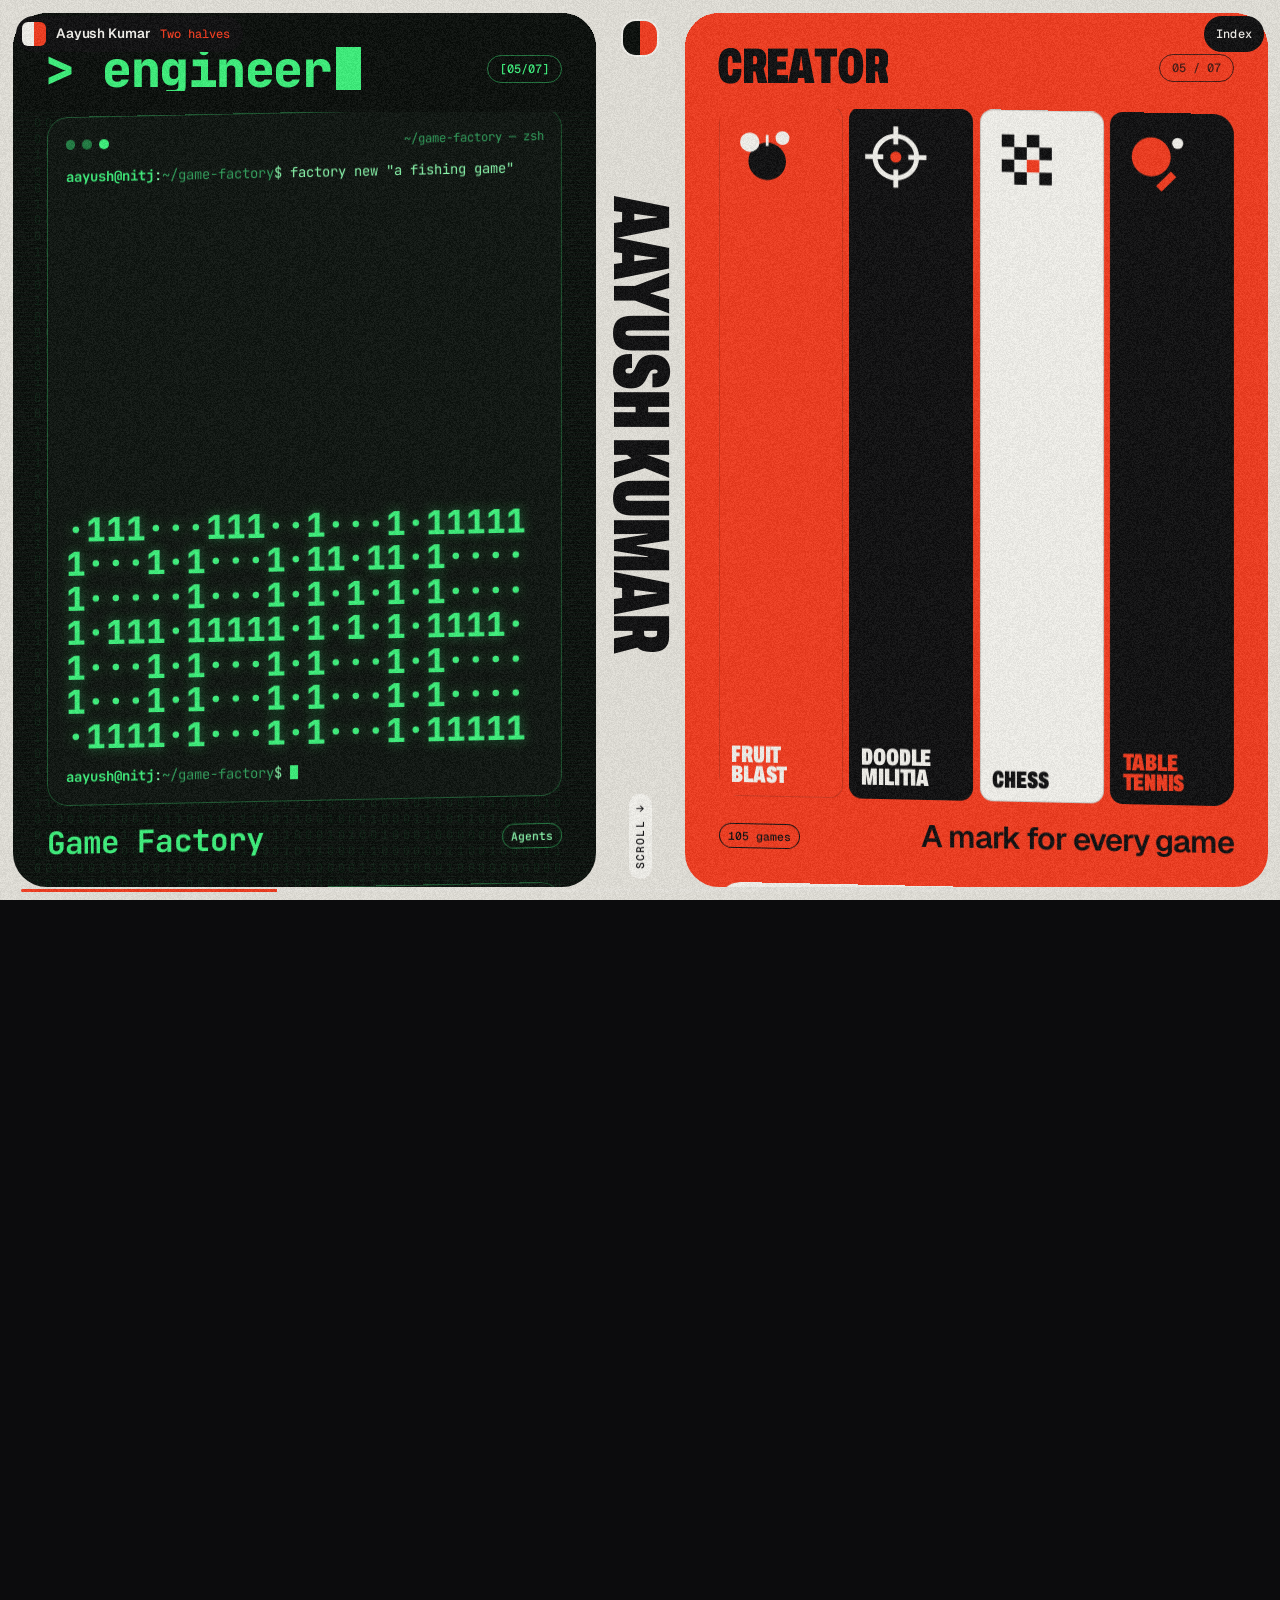
==== index.html @ 89545657 "Round 4 from the design canvas: the engineer half as a terminal Phosphor green on near-black in JetB" ====
<!doctype html>
<html lang="en">
<head>
<meta charset="utf-8">
<meta name="viewport" content="width=device-width,initial-scale=1,viewport-fit=cover">
<title>Aayush Kumar — Two Halves, Nine Rooms</title>
<meta name="description" content="Aayush Kumar: game developer, AI and backend engineer, and 3D animator. Two halves of the work scroll past each other, then fold into nine 3D rooms you walk through like a game.">
<meta name="author" content="Aayush Kumar">
<meta name="theme-color" content="#0C0C0D">
<link rel="canonical" href="https://itsaayush2004.github.io/portfolio/">
<meta property="og:type" content="website">
<meta property="og:title" content="Aayush Kumar — Two Halves, Nine Rooms">
<meta property="og:description" content="The engineer and the creator scroll past each other, then fold into nine rooms you walk through.">
<meta property="og:url" content="https://itsaayush2004.github.io/portfolio/">
<meta property="og:image" content="https://itsaayush2004.github.io/portfolio/art/og.jpg">
<meta name="twitter:card" content="summary_large_image">
<link rel="preconnect" href="https://fonts.googleapis.com">
<link rel="preconnect" href="https://fonts.gstatic.com" crossorigin>
<link rel="stylesheet" href="https://fonts.googleapis.com/css2?family=Archivo:wdth,wght@62..125,500..900&family=Geist:wght@400..700&family=Geist+Mono:wght@400..600&family=JetBrains+Mono:wght@400;700;800&display=swap">
<link rel="icon" href="data:image/svg+xml,<svg%20xmlns='http://www.w3.org/2000/svg'%20viewBox='0%200%2064%2064'><rect%20width='32'%20height='64'%20fill='%230C0C0D'/><rect%20x='32'%20width='32'%20height='64'%20fill='%23F23A1D'/></svg>">
<link rel="apple-touch-icon" href="./art/mark.png">
<link rel="stylesheet" href="./style.css">
</head>
<body class="booting">

<a class="skip" href="#codex">Skip to the content</a>

<!-- ══ BOOT ══════════════════════════════════════════════════
     A title screen while the room loads. Any key, a scroll or the
     button starts it; it never blocks the content underneath. -->
<div id="gate" role="status" aria-live="polite">
  <div class="gate-card">
    <p class="gate-k">Aayush Kumar · Portfolio 2026</p>
    <div class="gate-bar" aria-hidden="true"><i id="gateFill"></i></div>
    <p class="gate-msg" id="gateMsg">Loading 0%</p>
    <button class="gate-simple" type="button" data-simple>Simple page</button>
  </div>
  <p class="gate-num poster" aria-hidden="true"><span id="gateNum">0</span><i>%</i></p>
  <button id="gateGo" type="button" hidden disabled>Enter</button>
</div>

<!-- ══ STAGE ═════════════════════════════════════════════════
     #css3d holds the two lanes (real HTML, placed in 3D);
     #gl draws the room on top with holes cut where the lanes are. -->
<div id="stage" aria-hidden="true">
  <div id="css3d"></div>
  <canvas id="gl"></canvas>
  <div id="flat"></div>
</div>

<!-- ══ THE TWO HALVES ════════════════════════════════════════ -->
<div id="lanes">
  <section class="lane eng" id="laneL" aria-label="Left half: engineer">
    <header class="lane-h">
      <span class="lane-tag"><span>A — Left half</span><span>07 projects</span></span>
      <b>Engineer</b>
      <span class="lane-sub">Systems, engines and backends</span>
    </header>
    <div class="strip">
      <a class="lc" href="#st-arthis" data-go="arthis">
        <div class="lc-top"><span class="lc-n">01</span><span class="lc-k">Website · Live</span></div>
        <figure class="lc-art" data-art="feed" aria-hidden="true"></figure>
        <div class="lc-b"><h3>ARTHIS.space</h3><p>105 games in one swipeable feed. Open it and you are already playing.</p><ul class="lc-t"><li>PostgreSQL</li><li>MCP agents</li><li>10K DAU</li></ul></div>
      </a>
      <a class="lc" href="#st-arthis" data-go="arthis">
        <div class="lc-top"><span class="lc-n">02</span><span class="lc-k">Website · Live</span></div>
        <figure class="lc-art" data-art="wall" aria-hidden="true"></figure>
        <div class="lc-b"><h3>ARTHIS.land</h3><p>The Wall: a vertical city where every brick is a room someone built.</p><ul class="lc-t"><li>Unity</li><li>WebGL</li><li>2–4 players</li></ul></div>
      </a>
      <a class="lc" href="#st-hexabed" data-go="hexabed">
        <div class="lc-top"><span class="lc-n">03</span><span class="lc-k">Unity engine</span></div>
        <figure class="lc-art" data-art="hex" aria-hidden="true"></figure>
        <div class="lc-b"><h3>HexaBed</h3><p>Procedural hex terrain, and the editor that lets a designer build without scripts.</p><ul class="lc-t"><li>C#</li><li>160+ tiles</li><li>3,705 lines</li></ul></div>
      </a>
      <a class="lc" href="#st-ai" data-go="ai">
        <div class="lc-top"><span class="lc-n">04</span><span class="lc-k">AI · Backend</span></div>
        <figure class="lc-art" data-art="net" aria-hidden="true"></figure>
        <div class="lc-b"><h3>Systems &amp; Inference</h3><p>GPT-2 from scratch, RAG over a vector store, async FastAPI at Clymora.</p><ul class="lc-t"><li>FastAPI</li><li>RAG</li><li>ComfyUI</li></ul></div>
      </a>
      <a class="lc" href="#st-ai" data-go="ai">
        <div class="lc-top"><span class="lc-n">05</span><span class="lc-k">AI pipeline</span></div>
        <figure class="lc-art" data-art="factory" aria-hidden="true"></figure>
        <div class="lc-b"><h3>Game Factory</h3><p>Ask for “a fishing game”. It builds one, then judges it against the catalog.</p><ul class="lc-t"><li>Agents</li><li>5 palettes</li><li>Judge loop</li></ul></div>
      </a>
      <a class="lc" href="#st-board" data-go="board">
        <div class="lc-top"><span class="lc-n">06</span><span class="lc-k">Web app · Offline</span></div>
        <figure class="lc-art" data-art="cv" aria-hidden="true"></figure>
        <div class="lc-b"><h3>CV Forge</h3><p>One memory of a whole career. Paste a job, get a tailored, ATS-proof CV.</p><ul class="lc-t"><li>PDF</li><li>DOCX</li><li>25 jobs tested</li></ul></div>
      </a>
      <a class="lc" href="#st-board" data-go="board">
        <div class="lc-top"><span class="lc-n">07</span><span class="lc-k">Shipped end to end</span></div>
        <figure class="lc-art" data-art="tools" aria-hidden="true"></figure>
        <div class="lc-b"><h3>Web apps &amp; tools</h3><p>Hustiq, Avatar Maker, Daily Rest Flow, a 3D asset viewer and a travel globe.</p><ul class="lc-t"><li>React</li><li>Supabase</li><li>Electron</li></ul></div>
      </a>
    </div>
  </section>

  <section class="lane cre" id="laneR" aria-label="Right half: creator">
    <header class="lane-h">
      <span class="lane-tag"><span>B — Right half</span><span>07 projects</span></span>
      <b>Creator</b>
      <span class="lane-sub">Animation, dioramas and stories</span>
    </header>
    <div class="strip">
      <a class="lc" href="#st-blender" data-go="blender">
        <div class="lc-top"><span class="lc-n">01</span><span class="lc-k">Pipeline tooling</span></div>
        <figure class="lc-art" data-art="rig" aria-hidden="true"></figure>
        <div class="lc-b"><h3>28 Blender add-ons</h3><p>Lip-sync, camera rigs, auto-posing and one-click renders, written in Python.</p><ul class="lc-t"><li>27,208 lines</li><li>Rhubarb</li><li>CloudRig</li></ul></div>
      </a>
      <a class="lc" href="#st-akverse" data-go="akverse">
        <div class="lc-top"><span class="lc-n">02</span><span class="lc-k">AKverse series</span></div>
        <figure class="lc-art" data-art="house" aria-hidden="true"></figure>
        <div class="lc-b"><h3>Kaleshi Family</h3><p>40–50 second Hinglish mini-dramas, played by my characters in my dioramas.</p><ul class="lc-t"><li>Cold open</li><li>Twist</li><li>Cliffhanger</li></ul></div>
      </a>
      <a class="lc" href="#st-akverse" data-go="akverse">
        <div class="lc-top"><span class="lc-n">03</span><span class="lc-k">AKverse series</span></div>
        <figure class="lc-art" data-art="build" aria-hidden="true"></figure>
        <div class="lc-b"><h3>Diorama Build Shorts</h3><p>Tilu says “Aaj hum banayenge…!” and a Blender diorama builds itself.</p><ul class="lc-t"><li>Blender</li><li>Low-poly</li><li>Matte</li></ul></div>
      </a>
      <a class="lc" href="#st-ai" data-go="ai">
        <div class="lc-top"><span class="lc-n">04</span><span class="lc-k">AI pipeline</span></div>
        <figure class="lc-art" data-art="reel" aria-hidden="true"></figure>
        <div class="lc-b"><h3>Reel Factory</h3><p>Script to storyboard to render. The camera lands on each word the narrator says.</p><ul class="lc-t"><li>MCP</li><li>Blender</li><li>Storyboard</li></ul></div>
      </a>
      <a class="lc" href="#st-arthis" data-go="arthis">
        <div class="lc-top"><span class="lc-n">05</span><span class="lc-k">Game art</span></div>
        <figure class="lc-art games" data-games aria-hidden="true"></figure>
        <div class="lc-b"><h3>A mark for every game</h3><p>Every ARTHIS game ships with its own icon, three cover posters and a guide page.</p><ul class="lc-t"><li>105 games</li><li>One style kit</li></ul></div>
      </a>
      <a class="lc" href="#st-akverse" data-go="akverse">
        <div class="lc-top"><span class="lc-n">06</span><span class="lc-k">YouTube</span></div>
        <figure class="lc-art" data-art="channel" aria-hidden="true"></figure>
        <div class="lc-b"><h3>AKverse</h3><p>21.9K subscribers and one UI kit for every thumbnail, title and end screen.</p><ul class="lc-t"><li>@AKverseOfficial</li></ul></div>
      </a>
      <a class="lc" href="#st-trophies" data-go="trophies">
        <div class="lc-top"><span class="lc-n">07</span><span class="lc-k">Evidence</span></div>
        <figure class="lc-art" data-art="numbers" aria-hidden="true"></figure>
        <div class="lc-b"><h3>Counted, not estimated</h3><p>154 interactive builds and 141K lines of game code.</p><ul class="lc-t"><li>43 Three.js</li><li>15 P2P</li><li>28 add-ons</li></ul></div>
      </a>
    </div>
  </section>
</div>

<!-- ══ HUD ═══════════════════════════════════════════════════ -->
<div id="hud" aria-hidden="false">
  <div class="hud-top">
    <a class="player" href="#codex" data-go="hall" aria-label="Aayush Kumar, back to the start">
      <span class="mark" aria-hidden="true"><i></i><i></i></span>
      <span class="player-t"><b>Aayush Kumar</b><span id="where">Two halves</span></span>
    </a>
    <div class="hud-right">
      <button class="pill" id="foundBtn" type="button">Index</button>
          </div>
  </div>

  <!-- Act I: the title in the gap between the two lanes -->
  <div class="seam-card" id="seamCard">
    <div class="ticker" aria-hidden="true"><div class="tk-run"><span>Engineer <i></i> Creator <i></i> Games <i></i> AI <i></i> Animation <i></i> Tools <i></i> </span><span>Engineer <i></i> Creator <i></i> Games <i></i> AI <i></i> Animation <i></i> Tools <i></i> </span></div></div>
    <p class="kick"><span>Jaipur, India</span><span>NIT Jaipur ’26</span></p>
    <h2 class="seam-name"><span>Aayush</span><span>Kumar</span></h2>
    <p class="seam-lede">Game developer, AI engineer, 3D animator.</p>
    <p class="seam-how"><span class="mouse" aria-hidden="true"><i></i></span><span>Scroll to merge the halves</span></p>
  </div>

  <div class="seam-v" id="seamV" aria-hidden="true"><span class="seam-mark"></span><b>Aayush Kumar</b><em>Scroll ↓</em></div>
  <div class="merge-cap" id="mergeCap" aria-hidden="true"><span>Two halves</span><b>Nine rooms.</b></div>

  <!-- the objective card for the station you are standing at -->
  <article class="obj" id="obj" aria-live="polite">
    <div class="obj-num"><b id="objN">00</b><span>/09</span></div>
    <div class="obj-mid"><span class="obj-k"><span id="objSide">Both halves</span> · <span id="objT">The hall</span></span><p class="obj-p" id="objP"></p><div class="obj-chips" id="objChips" hidden></div></div>
    <div class="obj-act" id="objAct"></div>
  </article>

  <div class="tip" id="tip" hidden></div>

  <nav class="rail" id="track" aria-label="Where you are">
    <div class="rail-line"><div class="tk-fill" id="tkFill"></div><div class="tk-ticks" id="ticks"></div></div>
    <div class="rail-at"><b class="rail-n"><i id="railN">00</i></b><span class="rail-of">/09</span><em id="railT">Two halves</em></div>
  </nav>

    <div class="toasts" id="toasts" aria-live="polite"></div>
</div>

<!-- the fast-travel menu -->
<div class="menu" id="menu" hidden role="dialog" aria-modal="true" aria-labelledby="menuT">
  <div class="menu-card">
    <div class="menu-h"><h2 id="menuT">Fast travel</h2><button class="x" type="button" data-close aria-label="Close">Esc</button></div>
    <ol class="menu-l" id="menuL"></ol>
    <p class="menu-keys"><button class="linkish" type="button" data-simple>Open the simple page</button> · <kbd>←</kbd><kbd>→</kbd> walk · <kbd>E</kbd> inspect · <kbd>M</kbd> map · <kbd>Esc</kbd> back</p>
  </div>
</div>

<!-- the dossier: the full write-up for one station -->
<div class="dossier" id="dossier" hidden role="dialog" aria-modal="true" aria-labelledby="dosT">
  <div class="dos-card">
    <div class="dos-h"><span class="dos-k" id="dosK"></span><button class="x" type="button" data-close aria-label="Close">Esc</button></div>
    <div class="dos-body" id="dosBody"></div>
  </div>
</div>

<!-- the arcade: one of four games, full window -->
<div class="arcade" id="arcade" hidden role="dialog" aria-modal="true" aria-labelledby="arcT">
  <div class="arc-bar"><b id="arcT">Arcade</b><span id="arcHint"></span><button class="x" type="button" data-close>Step back <kbd>Esc</kbd></button></div>
  <iframe id="arcFrame" title="Playable game" allow="autoplay; fullscreen; gamepad"></iframe>
</div>

<!-- ══ THE CODEX ═════════════════════════════════════════════
     Every word of the portfolio lives here as plain HTML. The room
     reads it for its cards and dossiers, the simple view shows it
     as a page, and screen readers get it as one document. -->
<main id="codex" class="codex" tabindex="-1">
  <header class="cx-head">
    <div>
      <p class="kick">Jaipur, India · NIT Jaipur, B.Tech ECE ’26</p>
      <h1>Aayush Kumar</h1>
      <p class="cx-lede">Game developer, AI &amp; backend engineer, and 3D animator. Most of what I make is a system that makes other things easier to make: a hex terrain generator so level design stops being manual, a lip-sync add-on so animation stops being frame-by-frame, an agent layer so a game can start from a sentence.</p>
      <p class="cx-links"><a href="mailto:aayushkumarofficial21@gmail.com">aayushkumarofficial21@gmail.com</a> · <a href="https://github.com/itsAayush2004" target="_blank" rel="noopener">GitHub</a> · <a href="https://www.youtube.com/@AKverseOfficial" target="_blank" rel="noopener">YouTube</a> · <button class="linkish" type="button" data-room>Back to the 3D room</button></p>
    </div>
  </header>

  <article class="st" id="st-arthis" data-id="arthis" data-side="eng" data-title="ARTHIS"
    data-blurb="105 mini-games in one feed, and a city of rooms."
    data-chips="105 games|1 → 10K DAU|40+ live rooms">
    <p class="st-k">Engineer · two live platforms</p>
    <h2>ARTHIS.space and ARTHIS.land</h2>
    <h3>ARTHIS.space: 105 games in one swipeable feed</h3>
    <p>A mini-games platform with a TikTok-style vertical feed. Open it and you are already playing; swipe up for the next game. 61 single-player games and 44 for friends on one device.</p>
    <ul>
      <li>Each card in the feed is a complete game, loaded on demand</li>
      <li>AI agents generate gameplay logic and 3D web content from prompts through MCP tools</li>
      <li>PostgreSQL backend scaled from 1 to 10,000 daily active users</li>
      <li>Every game has its own icon, three cover posters and a written guide page</li>
      <li>One UI that reshapes itself for phone, tablet and desktop, with a lite mode for low-end phones, Data Saver and 2G</li>
    </ul>
    <h3>ARTHIS.land: The Wall</h3>
    <p>A handcrafted vertical city in the browser. Unity, shipped to WebGL, where every brick on the wall is a room someone built, and 2–4 people explore a space together in real time.</p>
    <ul>
      <li>Host a room and invite friends with a 4-digit code</li>
      <li>Each room is a folder holding a GLB build, a thumbnail and a room.json; the city lays itself out from them</li>
      <li><b>arthisland-relay</b>: the multiplayer backend. TCP and WebSocket on one port, handshake and framing written from scratch, Python standard library only, Docker-ready</li>
      <li><b>Arthis Land Maker docs</b>: an 11-chapter design spec for a Unity editor tool that generates islands, lays out rooms and places furniture</li>
    </ul>
    <p class="st-go"><a class="btn btn-solid" href="https://arthis.space" target="_blank" rel="noopener">Open arthis.space ↗</a><a class="btn" href="https://arthis.land" target="_blank" rel="noopener">Open arthis.land ↗</a><a class="btn" href="https://github.com/itsAayush2004/arthisland-relay" target="_blank" rel="noopener">Relay source</a><a class="btn" href="https://itsaayush2004.github.io/arthis-land-maker-docs/" target="_blank" rel="noopener">Maker docs ↗</a></p>
  </article>

  <article class="st" id="st-blender" data-id="blender" data-side="cre" data-title="Blender Add-on Suite"
    data-blurb="28 Python tools behind every AKverse reel."
    data-chips="28 add-ons|27,208 lines|6 camera rig versions">
    <p class="st-k">Creator · pipeline tooling</p>
    <h2>28 Blender add-ons, written to ship a channel</h2>
    <p>Python add-ons that automate the animation and rendering behind AKverse, so a reel is a few decisions instead of a week of keyframes.</p>
    <ul>
      <li><b>lipsync_pro</b>: phoneme-driven lip-sync, Rhubarb CLI to bone animation, five versions up to CloudRig</li>
      <li><b>camera_animator_pro</b>: an 81 KB cinematic camera rig tool, six major versions</li>
      <li><b>quick_bone_animator</b> and <b>arthis_auto_pose</b>: drag-based IK rigging and auto-posing</li>
      <li><b>asset_spawner_pro</b>, <b>one_click_render_setup</b>, <b>smart_pose_interpolate</b></li>
    </ul>
    <p>Plus a library of low-poly Indian dioramas: houses, clinics, dhabas and trucks, all matte and chunky.</p>
    <dl class="st-spec"><div><dt>Add-ons</dt><dd>28</dd></div><div><dt>Lines of Python</dt><dd>27,208</dd></div><div><dt>Formats</dt><dd>GLB · FBX</dd></div></dl>
  </article>

  <article class="st" id="st-akverse" data-id="akverse" data-side="cre" data-title="AKverse"
    data-blurb="Two reel series, shot in my own dioramas."
    data-chips="21.9K subscribers|2 series|1 UI kit">
    <p class="st-k">Creator · YouTube @AKverseOfficial</p>
    <h2>AKverse: two reel series and the system behind every upload</h2>
    <h3>Kaleshi Family</h3>
    <p>A 40–50 second Hinglish mini-drama with Panchayat-meets-TMKOC energy, played by my characters in my dioramas. Every episode has a cold open, a title card, a deadpan beat, a twist and a cliffhanger.</p>
    <h3>Diorama Build Shorts</h3>
    <p>Tilu says “Aaj hum banayenge…!”, then a Blender diorama builds itself piece by piece while the characters hop in.</p>
    <h3>The YouTube UI system</h3>
    <p>One kit for the whole channel: thumbnail grid, title type, series colours, end screens and a full SEO pack per video. It also covers Dr Lodha reels, Friends On Stand-Up sets and school episodes.</p>
    <p class="st-go"><a class="btn btn-solid" href="https://www.youtube.com/@AKverseOfficial" target="_blank" rel="noopener">Watch on YouTube ↗</a></p>
  </article>

  <article class="st" id="st-hexabed" data-id="hexabed" data-side="eng" data-title="HexaBed"
    data-blurb="Procedural hex worlds, built without a script."
    data-chips="160+ tiles|14 scripts|3,705 lines of C#">
    <p class="st-k">Engineer · Unity engine</p>
    <h2>HexaBed</h2>
    <p>A procedural terrain system on a hexagonal grid, and the custom editor tooling that lets a designer build a world without opening a script. The island on the table in the room is generated the same way, live.</p>
    <ul>
      <li>Generates 160+ hex tiles into a single playable world with varied heights</li>
      <li>A road generator picks straight, turn, ramp or pit pieces from neighbouring tile heights</li>
      <li><b>HexTileEditor</b>: a custom Unity inspector for visual world building, with pivot compensation, 60° rotation snapping and bounds-based prefab alignment</li>
      <li>GLB export pipeline, 25+ generated world meshes</li>
    </ul>
    <h3>Also on the engine bench</h3>
    <ul>
      <li><b>HexGrid Architect</b>: a 3D hex builder in the browser. Select ground tiles, press Build, then stack houses, towers and roofs. React Three Fiber with custom GLB pieces</li>
      <li><b>ARTHIS mini-games app</b>: the feed as an Android app, built with Expo and React Native. Reanimated motion, Skia graphics and a strict 60fps rule</li>
    </ul>
    <dl class="st-spec"><div><dt>Scripts</dt><dd>14</dd></div><div><dt>Lines of C#</dt><dd>3,705</dd></div><div><dt>Engine</dt><dd>Unity</dd></div></dl>
  </article>

  <article class="st" id="st-ai" data-id="ai" data-side="eng" data-title="Systems &amp; Inference"
    data-blurb="GPT-2 from scratch, RAG and fast inference."
    data-chips="6 months at Clymora|23 ComfyUI workflows|GPT-2 from scratch">
    <p class="st-k">Engineer · AI and backend</p>
    <h2>Systems &amp; Inference</h2>
    <p>Six months at <b>Clymora</b> as an on-campus AI backend engineering intern, building the services behind AI-driven product features, alongside first-principles model work.</p>
    <ul>
      <li>Built a GPT-2 language model from scratch: transformer blocks, tokenisation, training loop</li>
      <li>RAG pipelines with vector-database retrieval for context-aware responses</li>
      <li>Async FastAPI inference endpoints tuned for low-latency, real-time workloads</li>
      <li>23 ComfyUI workflows: Flux, SDXL, Hunyuan3D, WAN VACE, LTX-2, VibeVoice</li>
    </ul>
    <h3>Pipelines that turn a sentence into a shipped thing</h3>
    <ul>
      <li><b>Game Factory</b>: ask for “a fishing game” and it asks 2D or 3D, complexity and look, offers five palettes, builds the game, then runs an AI judge loop until the result beats the existing catalog</li>
      <li><b>Reel Factory</b>: script to storyboard to Blender render in one go, driven over MCP. Whatever the narrator names is on screen on that exact word</li>
    </ul>
    <dl class="st-spec"><div><dt>Stack</dt><dd>FastAPI · RAG · MCP</dd></div><div><dt>Also</dt><dd>ComfyUI · n8n</dd></div></dl>
  </article>

  <article class="st" id="st-board" data-id="board" data-side="cre" data-title="The Board"
    data-blurb="Small products, each shipped end to end."
    data-chips="CV Forge|Hustiq|Travel Atlas">
    <p class="st-k">Both halves · tools and side projects</p>
    <h2>The Board: small products, shipped end to end</h2>
    <h3>CV Forge</h3>
    <p>Keep one memory of your whole career, paste any job post, and get a tailored, ATS-proof CV with a score, the gaps and the fixes. It works offline with no account, and it never invents a skill, title, date or number: missing keywords are shown as gaps instead.</p>
    <ul>
      <li>Reads a job post into requirements, responsibilities and nice-to-haves, and weights about 400 known skills by where they appear</li>
      <li>Tested on 25 real job posts from October 2026 against hand-made CVs, with every bug the benchmark found kept as a regression test</li>
      <li>Exports text-based PDF and Word (.docx) in clean reading order</li>
    </ul>
    <h3>More on the board</h3>
    <ul>
      <li><b>Hustiq</b>: a video editor you drive by chatting. Timeline, captions, clip effects and an audio waveform, with FFmpeg running in the browser for export</li>
      <li><b>Avatar Maker</b>: design an avatar from presets or mix your own parts, saved to your account</li>
      <li><b>3D asset viewer</b>: a Three.js viewer for ARTHIS furniture and props, with info panels and a download page</li>
      <li><b>Daily Rest Flow</b>: a Pomodoro timer with focus, streak and task stats, packaged for Windows with Electron</li>
      <li><b>Travel Atlas</b>: a Three.js globe with a parchment texture charting 30+ places I've been and the ones I still dream of</li>
      <li><b>Earlier portfolios</b>: the <a href="classic.html">walk-through gallery</a> and <a href="https://itsaayush2004.github.io/Board-repo/" target="_blank" rel="noopener">the corkboard</a>, now merged into this room</li>
    </ul>
    <p class="st-go"><a class="btn btn-solid" href="https://github.com/itsAayush2004/Cv-maker" target="_blank" rel="noopener">CV Forge source</a><a class="btn" href="https://itsaayush2004.github.io/TravelDiary/" target="_blank" rel="noopener">Travel Atlas ↗</a><a class="btn" href="https://github.com/itsAayush2004" target="_blank" rel="noopener">Every repo ↗</a></p>
  </article>

  <article class="st" id="st-trophies" data-id="trophies" data-side="both" data-title="Trophy Shelf"
    data-blurb="154 builds, counted rather than estimated."
    data-chips="154 builds|141K lines|AIR 8956">
    <p class="st-k">Both halves · evidence</p>
    <h2>By the numbers</h2>
    <dl class="st-tally">
      <div><dt>Interactive builds</dt><dd>154</dd></div>
      <div><dt>Lines of game code</dt><dd>141K</dd></div>
      <div><dt>Three.js 3D builds</dt><dd>43</dd></div>
      <div><dt>P2P multiplayer games</dt><dd>15</dd></div>
      <div><dt>Blender add-ons</dt><dd>28</dd></div>
      <div><dt>YouTube subscribers</dt><dd>21.9K</dd></div>
    </dl>
    <h3>Education</h3>
    <dl class="st-spec"><div><dt>Degree</dt><dd>B.Tech ECE, NIT Jaipur, 2026</dd></div><div><dt>JEE Advanced</dt><dd>AIR 8956</dd></div><div><dt>JEE Main</dt><dd>98.9 %ile</dd></div></dl>
    <h3>Tools I reach for</h3>
    <p class="st-skills"><span>Unity</span><span>C#</span><span>Unreal Engine</span><span>Blender</span><span>Python</span><span>JavaScript</span><span>Three.js</span><span>React</span><span>React Native</span><span>Supabase</span><span>PostgreSQL</span><span>FastAPI</span><span>MCP</span><span>C++</span><span>Java</span><span>Git</span><span>Rigging</span><span>3D Animation</span><span>Procedural Generation</span><span>Video Editing</span></p>
  </article>

  <article class="st" id="st-arcade" data-id="arcade" data-side="both" data-title="The Arcade"
    data-blurb="Four of my games, playable right here."
    data-chips="Flappy Fird|Trigger Runner|3072|Sudoku">
    <p class="st-k">Both halves · play</p>
    <h2>The Arcade</h2>
    <p>Four games from my builds, running in the page. Each one is a single HTML file with no install.</p>
    <p class="st-go games">
      <button class="btn btn-solid" type="button" data-play="flappy">▶ Flappy Fird</button>
      <button class="btn" type="button" data-play="runner">▶ Trigger Runner</button>
      <button class="btn" type="button" data-play="g3072">▶ 3072</button>
      <button class="btn" type="button" data-play="sudoku">▶ Sudoku</button>
    </p>
    <p>All 105 ARTHIS games live at <a href="https://arthis.space" target="_blank" rel="noopener">arthis.space</a>.</p>
  </article>

  <article class="st" id="st-contact" data-id="contact" data-side="both" data-title="Let’s build something"
    data-blurb="Open to game, graphics and AI roles from 2026."
    data-chips="Roles from 2026|Collabs|Jaipur, India">
    <p class="st-k">The exit · say hi</p>
    <h2>Let’s build something.</h2>
    <p>Game development, graphics and AI engineering roles from 2026, or a collab on the channel.</p>
    <dl class="st-spec mail">
      <div><dt>Roles</dt><dd><span class="mono">aayushkumarofficial21@gmail.com</span> <button class="btn btn-sm" type="button" data-copy="aayushkumarofficial21@gmail.com">Copy</button></dd></div>
      <div><dt>Channel &amp; business</dt><dd><span class="mono">akversebusiness@gmail.com</span> <button class="btn btn-sm" type="button" data-copy="akversebusiness@gmail.com">Copy</button></dd></div>
    </dl>
    <p class="st-go"><a class="btn btn-solid" href="mailto:aayushkumarofficial21@gmail.com">Email me</a><a class="btn" href="https://github.com/itsAayush2004" target="_blank" rel="noopener">GitHub ↗</a><a class="btn" href="https://www.youtube.com/@AKverseOfficial" target="_blank" rel="noopener">YouTube ↗</a><a class="btn" href="https://arthis.space" target="_blank" rel="noopener">arthis.space ↗</a><a class="btn" href="https://arthis.land" target="_blank" rel="noopener">arthis.land ↗</a></p>
  </article>

  <footer class="cx-foot">© 2026 Aayush Kumar · Built in the browser with Three.js, no build step · <a href="https://github.com/itsAayush2004/portfolio" target="_blank" rel="noopener">Source</a> · <a href="classic.html">Classic walk-through</a></footer>
</main>

<div class="wipe" id="wipe" aria-hidden="true"><i></i></div>
<div id="cursor" aria-hidden="true"></div>
<div id="grain" aria-hidden="true"></div>
<div id="scroller" aria-hidden="true"></div>

<script src="vendor/three.min.js" defer></script>
<script src="vendor/CSS3DRenderer.js" defer></script>
<script src="app.js" defer></script>
</body>
</html>
---- style.css ----
/* ════════════════════════════════════════════════════════════════
   TWO HALVES, ONE ROOM
   Layout: a black lane (engineer) and a vermilion lane (creator)
   scroll past each other across a seam, then swing open into the side
   walls of one gallery room hung with the same posters.
   Look: Swiss poster. Flat colour fields, heavy grotesk cropped at
   the edges, halftone numerals, square corners, no shadows.
   ════════════════════════════════════════════════════════════════ */
:root{
  /* colour: five fields and their inks */
  --black:#0C0C0D; --black-2:#19191B;
  --paper:#F3F1EC; --paper-2:#E4E1DA;
  --red:#F23A1D;                          /* vermilion: the creator half; black is the engineer half */
  --grey:#8C8A85; --grey-d:#5C5B58;
  --line-d:rgba(243,241,236,.16); --line-l:rgba(12,12,13,.16);
  /* type */
  --f-poster:"Archivo", "Helvetica Neue", Arial, sans-serif;     /* set with wdth + wght */
  --f-sans:"Geist", "Helvetica Neue", Arial, system-ui, sans-serif;
  --f-mono:"Geist Mono", ui-monospace, "SFMono-Regular", Menlo, monospace;
  /* scale: 11 · 13 · 15 · 20 · 28 · 48 · 96 */
  --seam:0px;
  color-scheme:dark;
}
*,*::before,*::after{box-sizing:border-box}
[hidden]{display:none!important}
html{-webkit-text-size-adjust:100%}
body{margin:0;background:var(--black);color:var(--paper);font:400 16px/1.55 var(--f-sans);-webkit-font-smoothing:antialiased;text-rendering:optimizeLegibility}
img{max-width:100%;display:block}
a{color:inherit}
button{font:inherit;color:inherit}
:focus-visible{outline:2px solid var(--red);outline-offset:2px}
.skip{position:fixed;left:16px;top:-60px;z-index:100;background:var(--paper);color:var(--black);padding:8px 12px}
.skip:focus{top:16px}
kbd{font:500 11px/1 var(--f-mono);border:1px solid currentColor;padding:2px 4px}
.mono{font-family:var(--f-mono);font-size:.92em}
.kick{font:500 12px/1.3 var(--f-mono);letter-spacing:.06em;text-transform:uppercase;margin:0}
.poster{font-family:var(--f-poster);font-stretch:62%;font-weight:900;text-transform:uppercase;line-height:.82;letter-spacing:-.02em}

/* the mark: two blocks, one per half */
.mark{display:inline-flex;width:24px;height:24px;flex:none}
.mark i{flex:1;background:var(--paper)}
.mark i + i{background:var(--red)}

/* ── buttons ──────────────────────────────────────────────── */
.btn{display:inline-flex;align-items:center;gap:8px;height:40px;padding:0 16px;border:1.5px solid currentColor;border-radius:0;background:transparent;
  font:600 13px/1 var(--f-sans);letter-spacing:.01em;text-decoration:none;cursor:pointer;white-space:nowrap;transition:background .12s,color .12s}
.btn:hover{background:var(--paper);color:var(--black);border-color:var(--paper)}
.btn-solid{background:var(--paper);color:var(--black);border-color:var(--paper)}
.btn-solid:hover{background:var(--red);border-color:var(--red);color:var(--paper)}
.btn-sm{height:34px;padding:0 12px;font-size:12.5px}
.btn[disabled]{opacity:.35;cursor:default}
.pill{display:inline-flex;align-items:center;gap:8px;height:36px;padding:0 12px;border:0;background:var(--black);color:var(--paper);
  font:500 12px/1 var(--f-mono);letter-spacing:.02em;cursor:pointer;white-space:nowrap}
.pill:hover{background:var(--paper);color:var(--black)}
.pill[aria-pressed="true"]{background:var(--red);color:var(--paper)}
.pill-l{opacity:.6}
.linkish{background:none;border:0;padding:0;text-decoration:underline;text-underline-offset:3px;cursor:pointer}
.x{border:1.5px solid currentColor;background:transparent;height:30px;padding:0 10px;font:500 12px/1 var(--f-mono);cursor:pointer}
.x:hover{background:var(--black);color:var(--paper)}

/* ── loader ───────────────────────────────────────────────── */
#gate{position:fixed;inset:0;z-index:60;background:var(--red);color:var(--black);overflow:hidden;transition:transform .9s cubic-bezier(.7,0,.2,1),visibility .9s}
body:not(.booting) #gate{transform:translateY(-101%);visibility:hidden;pointer-events:none}
.gate-word{position:absolute;left:-.04em;right:0;bottom:-.1em;margin:0;font-size:clamp(120px,31vw,520px);color:var(--black);white-space:nowrap}
.gate-word span{display:block}
.gate-word span + span{color:var(--paper)}
.gate-card{position:absolute;top:max(24px,env(safe-area-inset-top,0px));left:max(16px,env(safe-area-inset-left,0px));right:max(16px,env(safe-area-inset-right,0px));
  display:flex;flex-wrap:wrap;gap:16px 28px;align-items:center;justify-content:space-between}
.gate-k{margin:0;font:500 13px/1.3 var(--f-mono);text-transform:uppercase;letter-spacing:.04em}
.gate-bar{flex:1;min-width:160px;height:2px;background:rgba(12,12,13,.2);position:relative}
.gate-bar i{position:absolute;inset:0 auto 0 0;width:0;background:var(--black);transition:width .3s}
.gate-msg{margin:0;font:500 13px/1.3 var(--f-mono);font-variant-numeric:tabular-nums;min-width:110px;text-align:right}
.gate-simple{background:none;border:0;padding:0;font:500 13px/1.3 var(--f-mono);text-decoration:underline;text-underline-offset:3px;cursor:pointer;color:var(--black)}

/* ── stage ────────────────────────────────────────────────── */
#stage{position:fixed;inset:0;z-index:1;display:none;overflow:hidden;background:var(--black)}
#css3d{position:absolute;inset:0;overflow:hidden}
#gl{position:absolute;inset:0;width:100%;height:100%;pointer-events:none;display:block}
body.three #stage,body.three #scroller{display:block}
#scroller{display:none;width:1px;pointer-events:none}

/* ── lanes ────────────────────────────────────────────────── */
.lane{position:relative;overflow:hidden}
.lane.eng{background:var(--black);color:var(--paper);--line:var(--line-d)}
.lane.cre{background:var(--red);color:var(--black);--line:var(--line-l)}
.lane-h{position:absolute;inset:0 0 auto;z-index:2;display:grid;gap:10px;padding:84px 28px 20px;background:inherit;border-bottom:1.5px solid currentColor}
.lane.eng .lane-h{background:var(--black)}
.lane.cre .lane-h{background:var(--red)}
.lane-tag{display:flex;justify-content:space-between;gap:8px;font:500 12px/1 var(--f-mono);letter-spacing:.04em;text-transform:uppercase}
.lane-h b{font-family:var(--f-poster);font-stretch:62%;font-weight:900;text-transform:uppercase;font-size:clamp(64px,7.4vw,124px);line-height:.8;letter-spacing:-.02em;margin-left:-.04em}
.lane.eng .lane-h b{color:var(--red)}
.lane-sub{font:500 14px/1.3 var(--f-sans)}
.strip{position:absolute;left:0;right:0;top:0;display:grid;padding:0 28px 60px;will-change:transform}
.lc{display:grid;grid-template-columns:minmax(0,1fr);gap:14px;padding:24px 0 30px;border-top:1.5px solid currentColor;text-decoration:none;color:inherit}
.lc:first-child{border-top:0}
.lc-top{display:flex;justify-content:space-between;gap:14px;font:500 12px/1 var(--f-mono);letter-spacing:.04em;text-transform:uppercase}
.lc-art{margin:0;aspect-ratio:16/10;overflow:hidden;position:relative;container-type:inline-size}
.lc-b{display:grid;gap:8px;min-width:0}
.lc h3{margin:0;font:600 clamp(22px,2vw,28px)/1.05 var(--f-sans);letter-spacing:-.03em;text-wrap:balance}
.lc-b p{margin:0;font-size:15px;line-height:1.5;max-width:46ch;opacity:.78}
.lc-t{list-style:none;margin:4px 0 0;padding:0;display:flex;flex-wrap:wrap;gap:6px}
.lc-t li{font:500 11.5px/1 var(--f-mono);padding:6px 8px;border:1px solid currentColor}
.lc:hover .lc-art{outline:3px solid currentColor;outline-offset:-3px}
.lane.wide .lc{grid-template-columns:minmax(0,46%) minmax(0,1fr);grid-template-areas:"top top" "art body";column-gap:22px}
.lane.wide .lc-top{grid-area:top}
.lane.wide .lc-art{grid-area:art;align-self:start}
.lane.wide .lc-b{grid-area:body;align-content:start}
.lane.thin .lane-h{padding:70px 14px 14px}
.lane.thin .lane-h b{font-size:54px}
.lane.thin .lane-sub{font-size:12px}
.lane.thin .strip{padding:0 14px 40px}
.lane.thin .lc{padding:16px 0 20px;gap:10px}
.lane.thin .lc-b p{display:none}
.lane.thin .lc h3{font-size:17px}
.lane.thin .lc-t li:nth-child(n+2){display:none}
body.three #lanes{position:absolute;left:-99999px;top:0}

/* ── posters: the project pictures, set in type ───────────── */
.po{position:absolute;inset:0;overflow:hidden;color:var(--fg);background:var(--bg)}
.po.red{--bg:var(--red);--fg:var(--paper);--hl:var(--black)}
.po.red-ink{--bg:var(--red);--fg:var(--black);--hl:var(--paper)}
.po.white{--bg:var(--paper);--fg:var(--black);--hl:var(--red)}
.po.white-red{--bg:var(--paper);--fg:var(--red);--hl:var(--black)}
.po.black{--bg:var(--black);--fg:var(--paper);--hl:var(--red)}
.po.black-red{--bg:var(--black);--fg:var(--red);--hl:var(--paper)}
.lane.eng .po.black,.lane.eng .po.black-red{box-shadow:inset 0 0 0 1.5px var(--line-d)}
.po-l{position:absolute;left:5cqw;top:5cqw;right:5cqw;display:flex;justify-content:space-between;font:500 max(9px,3.2cqw)/1.15 var(--f-mono);text-transform:uppercase;letter-spacing:.02em}
.po-big{position:absolute;left:-1.5cqw;bottom:-4cqw;margin:0;font-family:var(--f-poster);font-stretch:62%;font-weight:900;font-size:62cqw;line-height:.8;letter-spacing:-.03em;white-space:nowrap}
.po-big.wide{font-stretch:100%;font-size:44cqw}
.po-big.xl{font-size:78cqw;bottom:-10cqw}
.po-big.dots{color:transparent;background:radial-gradient(circle,var(--fg) 46%,transparent 50%) 0 0/1.3cqw 1.3cqw;-webkit-background-clip:text;background-clip:text}
.po-stack{position:absolute;left:4cqw;bottom:3cqw;right:2cqw;margin:0;font-family:var(--f-poster);font-stretch:62%;font-weight:900;font-size:25cqw;line-height:.8;letter-spacing:-.02em;text-transform:uppercase}
.po-stack span{display:block;white-space:nowrap}
.po-stack .hl{color:var(--hl)}
.po-stack.sm{font-size:17cqw}
.po-dot{position:absolute;right:6cqw;top:16cqw;width:16cqw;height:16cqw;border-radius:50%;background:var(--hl)}
.po-sq{position:absolute;right:6cqw;top:16cqw;width:14cqw;height:14cqw;background:var(--hl)}
.po-rot{position:absolute;right:4cqw;bottom:4cqw;transform-origin:right bottom;transform:rotate(-90deg) translateX(100%);font:500 max(9px,3.2cqw)/1 var(--f-mono);text-transform:uppercase;white-space:nowrap}
.po-grid{position:absolute;right:5cqw;top:15cqw;display:grid;grid-template-columns:repeat(4,5.5cqw);gap:1.2cqw}
.po-grid i{height:4.2cqw;border:1.5px solid var(--fg)}
.po-grid i.on{background:var(--hl);border-color:var(--hl)}
.lc-art.covers{display:grid;grid-template-columns:repeat(4,1fr);gap:0;background:var(--black)}
.lc-art.covers img{width:100%;height:100%;object-fit:cover}

/* ── HUD ──────────────────────────────────────────────────── */
#hud{display:none}
body.three #hud{display:block}
.hud-top{position:fixed;z-index:20;top:0;left:0;right:0;display:flex;justify-content:space-between;align-items:center;gap:8px;pointer-events:none;
  padding:calc(16px + env(safe-area-inset-top,0px)) max(16px,env(safe-area-inset-right,0px)) 0 max(16px,env(safe-area-inset-left,0px))}
.hud-top > *{pointer-events:auto}
.player{display:flex;align-items:center;gap:10px;text-decoration:none;height:36px;padding:0 12px 0 6px;background:var(--black);color:var(--paper);min-width:0}
.player-t{display:flex;align-items:baseline;gap:10px;min-width:0}
.player-t b{font:600 13.5px/1 var(--f-sans);letter-spacing:-.01em;white-space:nowrap}
.player-t span{font:500 12px/1 var(--f-mono);color:var(--red);white-space:nowrap;overflow:hidden;text-overflow:ellipsis}
.hud-right{display:flex;gap:4px;flex-wrap:nowrap;justify-content:flex-end}
.pips{display:flex;gap:2px}
.pips i{width:6px;height:10px;background:rgba(243,241,236,.25)}
.pips i.on{background:var(--red)}

/* Act I: the title in the seam */
.seam-card{position:fixed;z-index:15;left:50%;top:50%;transform:translate(-50%,-50%);width:min(calc(var(--seam) - 40px),420px);display:grid;gap:14px;padding:20px 20px 18px;
  background:var(--paper);color:var(--black);transition:opacity .2s}
.seam-card .kick{display:flex;justify-content:space-between}
.seam-name{margin:0 0 0 -.03em;font-family:var(--f-poster);font-stretch:62%;font-weight:900;text-transform:uppercase;font-size:clamp(76px,8.2vw,124px);line-height:.8;letter-spacing:-.02em}
.seam-name > span{display:block}
.seam-name > span + span{color:var(--red)}
.seam-lede{margin:0;font:500 15px/1.45 var(--f-sans)}
.seam-how{margin:0;display:flex;gap:12px;align-items:center;font:500 12px/1.45 var(--f-mono);border-top:1.5px solid var(--black);padding-top:14px}
.mouse{width:16px;height:26px;border:1.5px solid var(--black);border-radius:9px;flex:none;position:relative}
.mouse i{position:absolute;left:50%;top:5px;width:2px;height:6px;margin-left:-1px;background:var(--red);animation:wheel 1.6s infinite}
@keyframes wheel{0%{transform:translateY(0);opacity:1}70%{transform:translateY(8px);opacity:0}100%{opacity:0}}

.merge-cap{position:fixed;z-index:14;left:0;right:0;top:50%;transform:translateY(-50%);text-align:center;pointer-events:none;opacity:0;display:grid;justify-items:center;gap:0}
.merge-cap span,.merge-cap b{font-family:var(--f-poster);font-stretch:62%;font-weight:900;text-transform:uppercase;line-height:.82;letter-spacing:-.02em;padding:.04em .08em 0}
.merge-cap span{font-size:clamp(48px,7vw,104px);background:var(--paper);color:var(--black)}
.merge-cap b{font-size:clamp(96px,15vw,240px);background:var(--red);color:var(--paper)}

/* the station card */
.obj{position:fixed;z-index:16;bottom:calc(92px + env(safe-area-inset-bottom,0px));width:min(410px,calc(100% - 32px));background:var(--paper);color:var(--black);
  opacity:0;transform:translateY(12px);pointer-events:none;transition:opacity .3s,transform .3s}
.obj.left{left:max(24px,env(safe-area-inset-left,0px));right:auto}
.obj.right{right:max(24px,env(safe-area-inset-right,0px));left:auto}
body.room .obj.show{opacity:1;transform:none;pointer-events:auto}
.obj{--acc:var(--black)}
.obj[data-side="eng"]{--acc:var(--black)}
.obj[data-side="cre"]{--acc:var(--red)}
.obj-band{display:flex;justify-content:space-between;align-items:center;padding:10px 18px;background:var(--black);color:var(--paper);font:500 11.5px/1 var(--f-mono);letter-spacing:.04em;text-transform:uppercase}
.obj-side{display:flex;align-items:center;gap:8px}
.obj-side::before{content:"";width:10px;height:10px;background:var(--acc);box-shadow:0 0 0 1px var(--paper)}
.obj-t{margin:16px 18px 10px -.02em;padding-left:18px;font-family:var(--f-poster);font-stretch:62%;font-weight:900;text-transform:uppercase;font-size:clamp(44px,4vw,58px);line-height:.84;letter-spacing:-.015em;text-wrap:balance}
.obj-p{margin:0 18px 12px;font:500 14.5px/1.5 var(--f-sans)}
.obj-pts{list-style:none;margin:0 18px 14px;padding:0;display:grid;gap:6px;border-top:1.5px solid var(--black);padding-top:12px}
.obj-pts li{position:relative;padding-left:16px;font-size:13.5px;line-height:1.45;color:var(--grey-d)}
.obj-pts li::before{content:"";position:absolute;left:0;top:.5em;width:7px;height:7px;background:var(--acc);box-shadow:0 0 0 1px var(--black)}
.obj-chips{display:flex;flex-wrap:wrap;gap:6px;margin:0 18px 16px}
.obj-chips span{font:500 11.5px/1 var(--f-mono);padding:6px 8px;border:1px solid var(--black)}
.obj-chips span:first-child{background:var(--black);color:var(--paper)}
.obj-act{display:flex;flex-wrap:wrap;gap:6px;padding:0 18px 18px}
.obj-act .btn{color:var(--black)}
.obj-act .btn:hover{background:var(--black);color:var(--paper);border-color:var(--black)}
.obj-act .btn-solid{background:var(--black);color:var(--paper);border-color:var(--black)}
.obj-act .btn-solid:hover{background:var(--red);border-color:var(--red)}

.tip{position:fixed;z-index:30;pointer-events:none;background:var(--black);color:var(--paper);font:500 12px/1 var(--f-mono);padding:8px 10px;white-space:nowrap;transform:translate(14px,14px)}
.tip kbd{margin-right:6px}

/* the travel line */
.track{position:fixed;z-index:18;left:50%;transform:translateX(-50%);bottom:calc(24px + env(safe-area-inset-bottom,0px));width:min(660px,calc(100% - 32px));display:flex;align-items:center;height:44px;background:var(--black)}
.tk-btn{width:44px;height:44px;flex:none;border:0;background:transparent;cursor:pointer;display:grid;place-items:center}
.tk-btn:hover{background:var(--red)}
.tk-btn svg{width:16px;height:16px;fill:none;stroke:var(--paper);stroke-width:1.8;stroke-linecap:square}
.tk-bar{position:relative;flex:1;height:100%;margin:0 8px}
.tk-bar::before{content:"";position:absolute;left:0;right:0;top:50%;height:2px;margin-top:-1px;background:rgba(243,241,236,.18)}
.tk-fill{position:absolute;left:0;top:50%;height:2px;margin-top:-1px;width:0;background:var(--paper)}
.tk-ticks{position:absolute;inset:0}
.tk-ticks button{position:absolute;top:50%;width:18px;height:22px;margin:-11px 0 0 -9px;border:0;background:transparent;padding:0;cursor:pointer}
.tk-ticks button::after{content:"";position:absolute;left:5px;right:5px;top:5px;bottom:5px;background:var(--black);box-shadow:inset 0 0 0 1.5px var(--paper)}
.tk-ticks button.found::after{background:var(--paper);box-shadow:none}
.tk-ticks button.here::after{left:2px;right:2px;top:2px;bottom:2px;background:var(--red);box-shadow:none}
.tk-ticks .tk-l{position:absolute;top:50%;transform:translateY(-50%);margin-top:-12px;font:500 10px/1 var(--f-mono);letter-spacing:.06em;text-transform:uppercase;color:var(--grey);pointer-events:none;white-space:nowrap}

/* the plan */
.map{position:fixed;z-index:17;right:max(16px,env(safe-area-inset-right,0px));top:calc(64px + env(safe-area-inset-top,0px));width:84px;padding:8px;background:var(--black);cursor:pointer;transition:opacity .3s;opacity:0}
body.room .map{opacity:1}
.map svg{display:block;width:100%;height:auto;margin-top:8px}
.map-l{display:flex;justify-content:space-between;font:500 10px/1 var(--f-mono);letter-spacing:.06em;text-transform:uppercase;color:var(--paper)}

.toasts{position:fixed;z-index:40;top:calc(64px + env(safe-area-inset-top,0px));left:50%;transform:translateX(-50%);display:grid;gap:6px;justify-items:center;pointer-events:none;width:min(440px,calc(100% - 32px))}
.toast{display:flex;gap:12px;align-items:center;padding:0 14px 0 0;background:var(--black);color:var(--paper);font:500 13.5px/1.25 var(--f-sans);animation:toast 3.4s forwards}
.toast i{font:600 11px/1 var(--f-mono);font-style:normal;padding:12px 10px;background:var(--red);color:var(--paper);align-self:stretch;display:grid;place-items:center}
.toast b{font-weight:600}
@keyframes toast{0%{opacity:0;transform:translateY(-8px)}8%,85%{opacity:1;transform:none}100%{opacity:0;transform:translateY(-6px)}}

/* ── overlays: paper to read on ───────────────────────────── */
.menu,.dossier{position:fixed;inset:0;z-index:50;display:grid;place-items:center;background:rgba(12,12,13,.6);
  padding:max(16px,env(safe-area-inset-top,0px)) max(16px,env(safe-area-inset-right,0px)) max(16px,env(safe-area-inset-bottom,0px)) max(16px,env(safe-area-inset-left,0px))}
.menu-card,.dos-card{width:min(760px,100%);max-height:100%;overflow:auto;background:var(--paper);color:var(--black);color-scheme:light}
.menu-card{width:min(480px,100%);padding:20px}
.menu-h,.dos-h{display:flex;justify-content:space-between;align-items:center;gap:12px}
.menu-h h2{margin:0;font-family:var(--f-poster);font-stretch:62%;font-weight:900;text-transform:uppercase;font-size:56px;line-height:.82}
.menu-l{list-style:none;margin:16px 0;padding:0;display:grid;border-top:1.5px solid var(--black)}
.menu-l li{border-bottom:1px solid var(--line-l)}
.menu-l button{width:100%;display:grid;grid-template-columns:30px 1fr auto;gap:12px;align-items:center;text-align:left;border:0;background:transparent;padding:11px 4px;cursor:pointer}
.menu-l button:hover{background:var(--black);color:var(--paper)}
.menu-l .n{font:500 12px/1 var(--f-mono);opacity:.6}
.menu-l .t{font:600 16px/1.2 var(--f-sans);letter-spacing:-.015em}
.menu-l .s{display:flex;align-items:center;gap:6px;font:500 10.5px/1 var(--f-mono);letter-spacing:.04em;text-transform:uppercase;opacity:.75}
.menu-l .s::before{content:"";width:9px;height:9px;background:var(--grey)}
.menu-l .s.eng::before{background:var(--black)} .menu-l .s.cre::before{background:var(--red)}
.menu-l .f{font:500 11px/1 var(--f-mono);margin-left:6px;opacity:.6}
.menu-keys{margin:0;font:400 12px/1.8 var(--f-mono);color:var(--grey-d)}
.dos-h{position:sticky;top:0;z-index:1;background:var(--black);color:var(--paper);padding:12px 22px}
.dos-k{font:500 11.5px/1 var(--f-mono);letter-spacing:.04em;text-transform:uppercase}
.dos-h .x:hover{background:var(--paper);color:var(--black)}
.dos-body{padding:10px 28px 32px}

/* ── article typography: dossiers and the simple page ─────── */
.codex{display:none}
body.three .codex{display:block;position:absolute;width:1px;height:1px;overflow:hidden;clip-path:inset(50%);white-space:nowrap}
.st,.dos-body{max-width:70ch}
.st-k{font:500 12px/1.3 var(--f-mono);letter-spacing:.04em;text-transform:uppercase;color:var(--red);margin:22px 0 12px}
.st h2,.dos-body h2{font-family:var(--f-poster);font-stretch:62%;font-weight:900;text-transform:uppercase;font-size:clamp(48px,7vw,84px);line-height:.84;letter-spacing:-.015em;margin:0 0 18px;text-wrap:balance}
.st h3,.dos-body h3{font:600 19px/1.3 var(--f-sans);letter-spacing:-.02em;margin:28px 0 8px}
.st p,.dos-body p{margin:0 0 12px;color:#3B3A38}
.st ul,.dos-body ul{margin:0 0 12px;padding-left:18px;color:#3B3A38;display:grid;gap:6px}
.st li::marker,.dos-body li::marker{color:var(--red)}
.st-go{display:flex;flex-wrap:wrap;gap:6px;margin-top:20px!important}
.dos-body .btn,.st .btn{color:var(--black)}
.dos-body .btn:hover,.st .btn:hover{background:var(--black);color:var(--paper);border-color:var(--black)}
.dos-body .btn-solid,.st .btn-solid{background:var(--black);color:var(--paper);border-color:var(--black)}
.dos-body .btn-solid:hover,.st .btn-solid:hover{background:var(--red);border-color:var(--red)}
.st-logos{display:flex;gap:16px;align-items:center;margin:4px 0 10px}
.st-logos img{height:48px;width:auto}
.st-atlas{margin:14px 0}
.st-atlas img{width:100%;max-height:240px;object-fit:cover;object-position:top}
.st-atlas figcaption{font:400 12px/1.4 var(--f-mono);color:var(--grey-d);margin-top:8px}
.st-spec{display:grid;grid-template-columns:repeat(auto-fit,minmax(150px,1fr));margin:20px 0 0;border-top:1.5px solid var(--black)}
.st-spec div{padding:12px 14px 12px 0;min-width:0;border-bottom:1px solid var(--line-l)}
.st-spec dt{font:500 10.5px/1.2 var(--f-mono);letter-spacing:.04em;text-transform:uppercase;color:var(--grey-d)}
.st-spec dd{margin:6px 0 0;font:600 18px/1.2 var(--f-sans);letter-spacing:-.02em;overflow-wrap:anywhere}
.st-spec.mail{grid-template-columns:1fr}
.st-spec.mail dd{display:flex;flex-wrap:wrap;align-items:center;gap:10px;font:500 15px/1.3 var(--f-sans)}
.st-tally{display:grid;grid-template-columns:repeat(3,minmax(0,1fr));margin:8px 0 0;border-top:1.5px solid var(--black)}
.st-tally div{padding:12px 12px 14px 0;border-bottom:1px solid var(--line-l)}
.st-tally dt{font:500 10.5px/1.3 var(--f-mono);letter-spacing:.03em;text-transform:uppercase;color:var(--grey-d)}
.st-tally dd{margin:4px 0 0;font-family:var(--f-poster);font-stretch:62%;font-weight:900;font-size:64px;line-height:.85;font-variant-numeric:tabular-nums;color:var(--red)}
.st-skills{display:flex;flex-wrap:wrap;gap:6px}
.st-skills span{font:500 12px/1 var(--f-mono);padding:7px 9px;border:1px solid var(--black)}
@media (max-width:560px){.st-tally{grid-template-columns:repeat(2,minmax(0,1fr))}}

/* ── simple page ──────────────────────────────────────────── */
body.simple{background:var(--paper);color:var(--black);color-scheme:light}
body.simple #gate,body.simple #stage,body.simple #hud,body.simple #scroller{display:none!important}
body.simple .codex{display:block;padding:44px max(16px,env(safe-area-inset-right,0px)) 56px max(16px,env(safe-area-inset-left,0px));max-width:900px;margin:0 auto}
body.simple #lanes{display:grid;grid-template-columns:1fr 1fr;max-width:1280px;margin:0 auto}
body.simple .lane{overflow:visible}
body.simple .lane-h{position:static;padding-top:36px}
body.simple .strip{position:static;transform:none!important;padding-top:6px}
@media (max-width:760px){body.simple #lanes{grid-template-columns:1fr}}
.cx-head{padding-bottom:24px;border-bottom:1.5px solid var(--black);margin-bottom:8px}
.cx-head .kick{color:var(--red)}
.cx-head h1{margin:14px 0 16px -.03em;font-family:var(--f-poster);font-stretch:62%;font-weight:900;text-transform:uppercase;font-size:clamp(72px,14vw,150px);line-height:.8;letter-spacing:-.02em}
.cx-lede{margin:0 0 12px;max-width:62ch;color:#3B3A38}
.cx-links{margin:0;font:500 14px/1.9 var(--f-sans)}
.st{padding:18px 0 32px;border-bottom:1px solid var(--line-l)}
.cx-foot{padding:26px 0;font:400 12.5px/1.6 var(--f-mono);color:var(--grey-d)}

/* ── arcade ───────────────────────────────────────────────── */
.arcade{position:fixed;inset:0;z-index:55;display:grid;grid-template-rows:auto 1fr;background:var(--black)}
.arc-bar{display:flex;align-items:center;gap:14px;padding:calc(10px + env(safe-area-inset-top,0px)) max(16px,env(safe-area-inset-right,0px)) 10px max(16px,env(safe-area-inset-left,0px));background:var(--red);color:var(--black)}
.arc-bar b{font-family:var(--f-poster);font-stretch:62%;font-weight:900;text-transform:uppercase;font-size:30px;line-height:.9}
.arc-bar span{flex:1;font:500 12.5px/1.3 var(--f-mono);min-width:0}
.arcade iframe{width:100%;height:100%;border:0;background:#fff}

/* ── phones ───────────────────────────────────────────────── */
@media (max-width:760px){
  .hud-top .pill[data-simple],.pill-l,.player-t span,.pips{display:none}
  .lane.thin .lane-h{padding-top:62px}
  .seam-card{top:auto;bottom:calc(84px + env(safe-area-inset-bottom,0px));transform:translateX(-50%);width:calc(100% - 32px);padding:16px;gap:10px}
  .seam-name{font-size:68px}
  .seam-lede{font-size:13.5px}
  .obj{left:16px!important;right:auto!important;width:calc(100% - 32px);bottom:calc(76px + env(safe-area-inset-bottom,0px))}
  .obj-t{font-size:40px;margin:12px 16px 8px -.02em;padding-left:16px}
  .obj-p{font-size:13.5px;margin:0 16px 10px}
  .obj-pts,.obj-chips{display:none}
  .obj-act{padding:0 16px 14px}
  .map{display:none}
  .track{bottom:calc(16px + env(safe-area-inset-bottom,0px))}
  .tk-ticks .tk-l{display:none}
}
@media (max-width:380px){ #soundBtn{display:none} }
@media (prefers-reduced-motion:reduce){
  *,*::before,*::after{animation-duration:.01ms!important;animation-iteration-count:1!important;transition-duration:.01ms!important}
  #gate{transition:none}
}
.lane.thin .lane-tag span + span{display:none}

/* ══ MOTION ═════════════════════════════════════════════════
   Everything here is either a one-off entrance or driven by
   scroll from app.js, so it plays backwards as well as forwards. */
:root{--ease-out:cubic-bezier(.16,1,.3,1);--ease-io:cubic-bezier(.7,0,.2,1)}
.ch{display:inline-block;will-change:transform}
.lane-h b{display:block;overflow:hidden;padding-bottom:.02em}
.seam-name > span{overflow:hidden;padding-bottom:.02em}
@keyframes chUp{from{transform:translateY(108%)}to{transform:none}}
@keyframes wipeIn{from{clip-path:inset(100% 0 0 0)}to{clip-path:inset(0)}}
@keyframes fadeUp{from{opacity:0;transform:translateY(14px)}to{opacity:1;transform:none}}
@keyframes cardDown{from{opacity:0;transform:translateY(-90px)}to{opacity:1;transform:none}}
@keyframes cardUp{from{opacity:0;transform:translateY(90px)}to{opacity:1;transform:none}}
@keyframes bandIn{from{clip-path:inset(0 100% 0 0)}to{clip-path:inset(0)}}

/* the intro, once the loader lifts */
body.intro .lane-h b .ch,body.intro .seam-name .ch{animation:chUp 1s var(--ease-out) both;animation-delay:calc(450ms + var(--i) * 45ms)}
body.intro .seam-name > span + span .ch{animation-delay:calc(650ms + var(--i) * 45ms)}
body.intro .seam-card{animation:wipeIn 1.1s var(--ease-io) .25s both}
body.intro #laneL .lc{animation:cardDown 1.1s var(--ease-out) both;animation-delay:calc(500ms + var(--k) * 90ms)}
body.intro #laneR .lc{animation:cardUp 1.1s var(--ease-out) both;animation-delay:calc(500ms + var(--k) * 90ms)}
body.intro .lane-tag,body.intro .lane-sub{animation:fadeUp .8s var(--ease-out) .9s both}
body.intro .hud-top > *,body.intro .track{animation:fadeUp .8s var(--ease-out) 1.1s both}

/* the ticker across the title card */
.ticker{margin:-20px -20px 0;background:var(--black);color:var(--paper);overflow:hidden;white-space:nowrap;font:500 12px/1 var(--f-mono);letter-spacing:.06em;text-transform:uppercase}
.tk-run{display:inline-flex;animation:tick 16s linear infinite;padding:8px 0}
.tk-run span{display:inline-flex;align-items:center;gap:12px;padding-right:12px}
.tk-run i{width:7px;height:7px;background:var(--red);display:inline-block}
@keyframes tick{to{transform:translateX(-50%)}}

/* posters: revealed from the centre, drifting at their own depth */
.lc-art{clip-path:inset(calc((1 - var(--rv, 1)) * 50%) 0 calc((1 - var(--rv, 1)) * 50%) 0)}
.po{scale:calc((1.14 - .14 * var(--rv, 1)) * var(--hs, 1));transition:scale .6s var(--ease-out)}
.po-big,.po-stack{translate:0 var(--py, 0%)}
.lc:hover{--hs:1.06}
.lc:hover .lc-art{outline:0}
.lc h3{transition:transform .5s var(--ease-out),color .2s}
.lc:hover h3{transform:translateX(8px)}

/* the merge: two words slide together, then a slash wipes the screen */
.merge-cap span,.merge-cap b{will-change:transform}
.wipe{position:fixed;inset:0;z-index:13;pointer-events:none;overflow:hidden;display:none}
body.three .wipe{display:block}
.wipe i{position:absolute;top:-10%;bottom:-10%;left:-20%;width:140%;background:var(--red);transform:translateX(-140%) skewX(-14deg);will-change:transform}
.wipe i + i{background:var(--black);width:40%;left:-30%}

/* the station card builds itself */
.obj-t .w{display:inline-block;overflow:hidden;vertical-align:top;padding-bottom:.04em}
.obj-t .w > i{display:inline-block;font-style:normal}
.obj.enter .obj-band{animation:bandIn .55s var(--ease-io) both}
.obj.enter .obj-t .w > i{animation:chUp .8s var(--ease-out) both;animation-delay:calc(140ms + var(--i) * 70ms)}
.obj.enter .obj-p,.obj.enter .obj-pts li,.obj.enter .obj-chips span,.obj.enter .obj-act > *{animation:fadeUp .6s var(--ease-out) both;animation-delay:calc(300ms + var(--i, 0) * 60ms)}

/* the cursor: a square that inverts what it passes over */
#cursor{position:fixed;left:0;top:0;z-index:80;width:26px;height:26px;margin:-13px 0 0 -13px;border:1.5px solid #fff;pointer-events:none;mix-blend-mode:difference;display:none;
  transition:width .35s var(--ease-out),height .35s var(--ease-out),margin .35s var(--ease-out),background .25s,rotate .35s var(--ease-out)}
#cursor.on{width:58px;height:58px;margin:-29px 0 0 -29px;background:#fff;rotate:45deg}
@media (hover:hover) and (pointer:fine){body.three #cursor{display:block}}
body.simple #cursor{display:none!important}

@media (prefers-reduced-motion:reduce){
  .lc-art{clip-path:none}.po{scale:1}.po-big,.po-stack{translate:none}
  .wipe,#cursor{display:none!important}
  .tk-run{animation:none}
}

/* ══ GOLDEN RATIO ═══════════════════════════════════════════
   φ = 1.618. Type steps by φ: 12 · 19 · 31 · 50 · 81 · 131.
   Space steps by Fibonacci: 8 · 13 · 21 · 34 · 55 · 89.
   Pictures are golden rectangles; splits are 38.2 / 61.8. */
:root{--phi:1.618;--t1:12px;--t2:19px;--t3:31px;--t4:50px;--t5:81px;--t6:131px;
  --s1:8px;--s2:13px;--s3:21px;--s4:34px;--s5:55px;--s6:89px}

/* lanes: less to read, more to look at */
.lane-h{padding:var(--s6) var(--s4) var(--s3);gap:var(--s2)}
.lane-h b{font-size:min(var(--t6),9vw)}
.lane-sub{display:none}
.strip{padding:0 var(--s4) var(--s6)}
.lc{padding:var(--s4) 0;gap:var(--s3)}
.lc-art{aspect-ratio:1.618/1}
.lc h3{font-size:var(--t3)}
body.three .lc-b p{display:none}
body.three .lc-t li:nth-child(n+3){display:none}
.lane.wide .lc{grid-template-columns:minmax(0,61.8%) minmax(0,38.2%);column-gap:var(--s3)}
.lane.wide .lc-b{align-content:end}
.lane.thin .lane-h{padding:68px var(--s2) var(--s2)}
.lane.thin .lane-h b{font-size:var(--t4)}
.lane.thin .strip{padding:0 var(--s2) var(--s5)}
.lane.thin .lc{padding:var(--s3) 0}
.lane.thin .lc h3{font-size:var(--t2)}
/* the focus band: cards sharpen at the middle of the lane */
body.three .lc{filter:blur(var(--bl, 0px));opacity:calc(1 - var(--fo, 0))}

/* the title card */
.seam-card{width:min(calc(var(--seam) - 34px),382px);gap:var(--s3);padding:var(--s3)}
.ticker{margin:calc(-1 * var(--s3)) calc(-1 * var(--s3)) 0}
.seam-name{font-size:var(--t6)}
.seam-lede{font-size:var(--t2);line-height:1.3;font-weight:500}

/* the station card: a golden rectangle, one idea */
.obj{width:min(382px,calc(100% - 32px));bottom:calc(var(--s6) + env(safe-area-inset-bottom,0px))}
.obj.left{left:max(var(--s4),env(safe-area-inset-left,0px))}
.obj.right{right:max(var(--s4),env(safe-area-inset-right,0px))}
.obj-band{padding:var(--s2) var(--s3)}
.obj-t{font-size:var(--t5);line-height:.82;margin:var(--s3) var(--s3) var(--s2);padding-left:0}
.obj-p{font-size:var(--t2);line-height:1.3;margin:0 var(--s3) var(--s3)}
.obj-pts{display:none!important}
.obj-chips{margin:0 var(--s3) var(--s3)}
.obj-chips span:nth-child(n+3){display:none}
.obj-act{padding:0 var(--s3) var(--s3)}
.track{width:min(618px,calc(100% - 32px));bottom:var(--s4)}
.tk-ticks .tk-l{display:none}
.merge-cap span{font-size:min(var(--t5),11vw)}
.merge-cap b{font-size:min(var(--t6),18vw)}

/* moving between rooms softens the picture; arriving brings it into focus */
#gl{filter:blur(var(--mb, 0px))}

@media (max-width:760px){
  .seam-name{font-size:var(--t5)}
  .obj-t{font-size:var(--t4)}
  .obj-p{font-size:15px}
  .obj-chips{display:none}
}
@media (prefers-reduced-motion:reduce){ body.three .lc{filter:none;opacity:1} #gl{filter:none} }

.seam-name{font-size:clamp(64px,calc(var(--seam) * .29),var(--t6))}
.seam-name > span{white-space:nowrap}
.lane-h b{white-space:nowrap}

/* the game marks, four golden rectangles in a row */
.lc-art.games{display:grid;grid-template-columns:repeat(4,minmax(0,1fr));gap:0;background:none}
.gm{position:relative;display:flex;flex-direction:column;justify-content:space-between;padding:12% 10% 10%;overflow:hidden;container-type:inline-size;box-shadow:inset 0 0 0 1px rgba(12,12,13,.18)}
.gm svg{width:70%;height:auto}
.gm b{font-family:var(--f-poster);font-stretch:62%;font-weight:900;text-transform:uppercase;font-size:24cqw;line-height:.84;letter-spacing:-.01em}

/* RULE: no visible scrollbars anywhere. Everything still scrolls. */
html,body,*{scrollbar-width:none;-ms-overflow-style:none}
*::-webkit-scrollbar{display:none;width:0;height:0}
.seam-name{font-size:clamp(56px,calc(var(--seam) * .25),var(--t6))}

/* centred without transform, so entrance animations can't knock things off-centre */
.track{left:0;right:0;margin:0 auto;transform:none}

/* ══ PHONES: the same design, re-cut for one hand ══════════ */
@media (max-width:760px){
  .seam-card{left:var(--s2);right:var(--s2);width:auto;top:auto;bottom:calc(var(--s6) + env(safe-area-inset-bottom,0px));transform:none;padding:var(--s2);gap:var(--s2)}
  .ticker{margin:calc(-1 * var(--s2)) calc(-1 * var(--s2)) 0}
  .seam-name{font-size:var(--t5)}
  .seam-name > span{display:inline-block;margin-right:.18em}
  .seam-lede{font-size:15px}
  .seam-how{padding-top:var(--s2)}
  .lane.thin .lane-h b{font-size:44px}
  .lane-tag{font-size:10px}
  .obj{left:var(--s2)!important;right:var(--s2)!important;width:auto;bottom:calc(76px + env(safe-area-inset-bottom,0px))}
  .obj-t{font-size:var(--t4);margin:var(--s2) var(--s2) var(--s1)}
  .obj-p{margin:0 var(--s2) var(--s2)}
  .obj-band{padding:var(--s1) var(--s2)}
  .obj-act{padding:0 var(--s2) var(--s2)}
  .track{width:calc(100% - 2 * var(--s2));bottom:calc(var(--s2) + env(safe-area-inset-bottom,0px))}
  .merge-cap span{font-size:var(--t4)}
  .merge-cap b{font-size:var(--t5)}
}

/* ══ SMOOTHNESS PASS ════════════════════════════════════════
   Nothing filters the WebGL canvas, nothing blends the whole screen.
   The focus band is a class that flips once per card, then eases. */
#gl{filter:none}
body.three .lc{filter:none;opacity:1;transition:filter .6s var(--ease-out),opacity .6s var(--ease-out)}
body.three .lc.far{filter:blur(2px);opacity:.5}
#cursor{mix-blend-mode:normal;border-color:var(--red);width:22px;height:22px;margin:-11px 0 0 -11px}
#cursor.on{width:46px;height:46px;margin:-23px 0 0 -23px;background:rgba(242,58,29,.18);rotate:45deg}
html{scroll-behavior:auto}
@media (prefers-reduced-motion:reduce){ body.three .lc.far{filter:none;opacity:1} }

/* posters drift on the GPU only: no per-frame clipping or rescaling */
.lc-art{clip-path:none}
.po{scale:var(--hs, 1)}
.po-big,.po-stack{translate:none;will-change:transform}

/* ══ FLAT OPENING ═══════════════════════════════════════════
   The lanes sit over the canvas as plain HTML until the merge.
   Focus comes from two fixed soft zones the cards glide through,
   so nothing switches on and off while you scroll. */
#flat{position:absolute;inset:0;pointer-events:none;overflow:hidden}
#flat .lane{pointer-events:auto}
body.three .lc,body.three .lc.far{filter:none;opacity:1;transition:none}
body.flat .lane::before,body.flat .lane::after{content:"";position:absolute;left:0;right:0;z-index:1;pointer-events:none;
  -webkit-backdrop-filter:blur(3px);backdrop-filter:blur(3px)}
body.flat .lane::before{top:var(--hh,0px);height:16%;-webkit-mask-image:linear-gradient(#000,transparent);mask-image:linear-gradient(#000,transparent)}
body.flat .lane::after{bottom:0;height:30%;-webkit-mask-image:linear-gradient(transparent,#000 70%);mask-image:linear-gradient(transparent,#000 70%)}
body.flat .lane.eng::after{background:linear-gradient(transparent,rgba(12,12,13,.55))}
body.flat .lane.cre::after{background:linear-gradient(transparent,rgba(242,58,29,.5))}
@media (prefers-reduced-motion:reduce){ body.flat .lane::before,body.flat .lane::after{display:none} }
body.low.flat .lane::before,body.low.flat .lane::after{-webkit-backdrop-filter:none;backdrop-filter:none}

/* ══ LESS AT ONCE ═══════════════════════════════════════════
   One project per screen in each lane; the space between them is
   part of the design. */
body.three .lane .lc,body.three .lane.wide .lc{grid-template-columns:minmax(0,1fr);grid-template-areas:none;padding:0 0 46vh;border-top:0;gap:var(--s3)}
body.three .lane .lc-top,body.three .lane .lc-art,body.three .lane .lc-b{grid-area:auto}
body.three .lane .lc-art{width:100%}
body.three .lane .lc h3{font-size:var(--t4);line-height:.95;letter-spacing:-.035em}
body.three .lane .lc-t li:nth-child(n+2){display:none}
body.three .lane .strip{padding-top:calc(var(--hh, 200px) + 8vh)}
body.three .lane.thin .lc h3{font-size:var(--t3)}
.obj-chips{display:none!important}

/* ══ THE RAIL: where you are, said quietly ══════════════════ */
.track,.rail{position:fixed;inset:auto 0 0 0;z-index:18;height:0;background:none;width:auto;margin:0;transform:none;display:block}
.rail-line{position:fixed;left:0;right:0;bottom:0;height:3px;background:rgba(243,241,236,.16)}
.rail-line .tk-fill{position:absolute;left:0;top:0;bottom:0;height:auto;margin:0;width:0;background:var(--red)}
.rail-line .tk-ticks{position:absolute;inset:0}
.rail-line .tk-ticks button{position:absolute;bottom:0;top:auto;width:21px;height:21px;margin:0 0 0 -10px;border:0;background:none;padding:0;cursor:pointer}
.rail-line .tk-ticks button::after{content:"";position:absolute;left:10px;bottom:0;top:auto;right:auto;width:1px;height:8px;background:var(--paper);box-shadow:none;opacity:.5;transition:height .3s var(--ease-out),opacity .3s}
.rail-line .tk-ticks button:hover::after,.rail-line .tk-ticks button.here::after{height:13px;opacity:1;inset:auto auto 0 10px}
.rail-line .tk-ticks button.found::after{background:var(--paper)}
.rail-line .tk-ticks button.here::after{background:var(--red);width:3px;left:9px}
.rail-line .tk-ticks button:hover::before{content:attr(data-t);position:absolute;bottom:21px;left:50%;transform:translateX(-50%);white-space:nowrap;background:var(--black);color:var(--paper);font:500 11px/1 var(--f-mono);padding:6px 8px;text-transform:uppercase;letter-spacing:.04em}
.rail-at{position:fixed;left:max(var(--s4),env(safe-area-inset-left,0px));bottom:calc(var(--s3) + env(safe-area-inset-bottom,0px));display:flex;align-items:flex-end;gap:var(--s1);padding:var(--s1) var(--s2) var(--s1) var(--s1);background:var(--black);color:var(--paper);pointer-events:none}
.rail-n{display:block;overflow:hidden;height:.82em;font-family:var(--f-poster);font-stretch:62%;font-weight:900;font-size:var(--t4);line-height:.82}
.rail-n i{display:block;font-style:normal}
.rail-n i.roll{animation:roll .7s var(--ease-out) both}
@keyframes roll{from{transform:translateY(100%)}to{transform:none}}
.rail-of{font:500 12px/1 var(--f-mono);opacity:.55;padding-bottom:3px}
.rail-at em{font:500 12px/1 var(--f-mono);font-style:normal;text-transform:uppercase;letter-spacing:.04em;padding:0 0 3px var(--s1);max-width:40vw;overflow:hidden;text-overflow:ellipsis;white-space:nowrap}
body.room .obj.left{bottom:calc(var(--s6) + var(--s3))}
body.intro .rail{animation:none}

/* ══ LOADER: one big count ══════════════════════════════════ */
.gate-num{position:absolute;left:max(var(--s2),env(safe-area-inset-left,0px));bottom:-.12em;margin:0;font-size:min(62vw,70vh);line-height:.8;color:var(--black);display:flex;align-items:flex-start;font-variant-numeric:tabular-nums}
.gate-num i{font-style:normal;font-size:.28em;color:var(--paper);margin:.1em 0 0 .05em}
.gate-bar{display:none}

/* ══ GRAIN: a still film grain over everything ══════════════ */
#grain{position:fixed;inset:0;z-index:85;pointer-events:none;opacity:.07;background-size:180px 180px}
body.simple #grain{display:none}

@media (max-width:760px){
  .rail-at{left:var(--s2);bottom:calc(var(--s2) + env(safe-area-inset-bottom,0px))}
  .rail-n{font-size:var(--t3)}
  .rail-at em{max-width:52vw}
  .obj{bottom:calc(72px + env(safe-area-inset-bottom,0px))}
  body.room .obj.left{bottom:calc(72px + env(safe-area-inset-bottom,0px))}
  body.three .lane .lc{padding-bottom:38vh}
}
@media (prefers-reduced-motion:reduce){ .rail-n i.roll{animation:none} }

/* ══ ROUND 2 · the opening: two rounded panels, one frame each ═══
   Radii step by Fibonacci too: 8 · 13 · 21 · 34. */
:root{--r1:8px;--r2:13px;--r3:21px;--r4:34px}
body.three .lane{border-radius:var(--r4);overflow:hidden}
body.three .lane .lane-h{position:absolute;inset:0 0 auto;display:flex;justify-content:space-between;align-items:center;gap:var(--s2);padding:var(--s4) var(--s4) var(--s3);border-bottom:0}
body.three .lane .lane-tag,body.three .lane .lane-sub{display:none}
body.three .lane .lane-h b{font-size:var(--t4);line-height:.8}
.lane-count{font:500 12px/1 var(--f-mono);padding:7px 12px;border-radius:999px;border:1px solid currentColor;opacity:.75;font-variant-numeric:tabular-nums;white-space:nowrap}
body.three .lane .strip{display:flex;flex-direction:column;padding:0 var(--s4);gap:0;top:var(--hh)}
body.three #laneR .strip{flex-direction:column-reverse}
body.three .lane .lc,body.three .lane.wide .lc{height:var(--ch);box-sizing:border-box;padding:0 0 var(--s4);display:flex;flex-direction:column;gap:var(--s3);border:0}
body.three .lane .lc-top{display:none}
body.three .lane .lc-art{flex:1;min-height:0;aspect-ratio:auto;border-radius:var(--r3)}
body.three .lane .lc-b{display:flex;justify-content:space-between;align-items:flex-end;gap:var(--s2)}
body.three #laneR .lc-b{flex-direction:row-reverse;text-align:right}
body.three .lane .lc h3{font-size:var(--t3);line-height:1}
body.three .lane .lc-t li{border-radius:999px}
body.three .lane .lc:hover h3{transform:none}
/* the first frame of each panel: half of the name */
.lc-intro{container-type:inline-size;justify-content:space-between}
.intro-name{flex:1;display:flex;align-items:center;font-family:var(--f-poster);font-stretch:62%;font-weight:900;text-transform:uppercase;font-size:33cqw;line-height:.8;letter-spacing:-.02em;white-space:nowrap}
#laneL .intro-name{justify-content:flex-end}
.intro-line{display:flex;justify-content:space-between;font:500 12px/1.3 var(--f-mono);text-transform:uppercase;letter-spacing:.04em;opacity:.75}
body.simple .lc-intro{display:none}
.lane.thin .intro-line span + span{display:none}
/* the seam: the name, running down the gap */
.seam-v{position:fixed;z-index:15;top:var(--s3);bottom:var(--s3);left:50%;width:var(--seam);margin-left:calc(var(--seam) / -2);display:flex;flex-direction:column;align-items:center;justify-content:space-between;pointer-events:none}
.seam-mark{width:34px;height:34px;border-radius:var(--r2);background:linear-gradient(90deg,var(--black) 50%,var(--red) 50%);box-shadow:0 0 0 2px var(--paper)}
.seam-v b{writing-mode:vertical-rl;transform:rotate(180deg);font-family:var(--f-poster);font-stretch:62%;font-weight:900;text-transform:uppercase;font-size:min(81px,calc(var(--seam) * .9));line-height:1;color:var(--black);letter-spacing:-.01em;white-space:nowrap}
.seam-v em{writing-mode:vertical-rl;transform:rotate(180deg);font:500 11px/1 var(--f-mono);font-style:normal;text-transform:uppercase;letter-spacing:.1em;color:var(--black);background:var(--paper);padding:10px 6px;border-radius:999px}
body:not(.act1) .seam-v{opacity:0}
.seam-card{display:none!important}
body.intro .seam-v b{animation:fadeUp 1s var(--ease-out) .5s both}

/* ══ ROUND 2 · in a room: one floating caption strip ════════ */
.obj{left:50%!important;right:auto!important;transform:translate(-50%,21px);bottom:calc(var(--s4) + env(safe-area-inset-bottom,0px));width:min(890px,calc(100% - 26px));
  display:grid;grid-template-columns:auto minmax(0,1fr) auto;align-items:center;gap:var(--s3);padding:var(--s2) var(--s2) var(--s2) var(--s3);border-radius:999px;overflow:visible;
  box-shadow:0 21px 55px rgba(12,12,13,.22)}
body.room .obj.show{transform:translate(-50%,0)}
.obj.left,.obj.right{left:50%;right:auto}
body.room .obj.left{bottom:calc(var(--s4) + env(safe-area-inset-bottom,0px))}
.obj-num{display:flex;align-items:baseline;gap:6px}
.obj-num b{font-family:var(--f-poster);font-stretch:62%;font-weight:900;font-size:var(--t4);line-height:.8;color:var(--red)}
.obj-num span{font:500 12px/1 var(--f-mono);opacity:.55}
.obj-mid{display:flex;flex-direction:column;gap:3px;min-width:0}
.obj-k{font:500 11px/1.2 var(--f-mono);letter-spacing:.06em;text-transform:uppercase;opacity:.65;white-space:nowrap;overflow:hidden;text-overflow:ellipsis}
.obj .obj-p{margin:0;font:600 19px/1.25 var(--f-sans);letter-spacing:-.01em;white-space:nowrap;overflow:hidden;text-overflow:ellipsis}
.obj .obj-act{padding:0;display:flex;gap:var(--s1);flex-wrap:nowrap}
.obj .obj-act .btn{height:44px;padding:0 var(--s3);border-radius:999px;font-size:14px}
.obj-band,.obj-t:not(#objT){display:none}
.obj.enter{animation:stripIn .7s var(--ease-out) both}
.obj.enter .obj-p,.obj.enter .obj-act > *{animation:fadeUp .6s var(--ease-out) both;animation-delay:calc(150ms + var(--i, 0) * 60ms)}
@keyframes stripIn{from{clip-path:inset(0 50% 0 50% round 999px)}to{clip-path:inset(0 0 0 0 round 999px)}}
.rail-at{display:none}
.rail-line{height:3px;left:var(--s3);right:var(--s3);bottom:var(--s1);border-radius:999px;overflow:hidden}

/* ══ ROUNDED EVERYWHERE ═════════════════════════════════════ */
.btn,.pill,.x,.lc-t li,.obj-chips span,.st-skills span,kbd,.toast,.tip{border-radius:999px}
.player{border-radius:999px;padding:0 var(--s2) 0 6px}
.mark{border-radius:6px;overflow:hidden}
.lc-art,.po{border-radius:var(--r3)}
.gm{border-radius:var(--r2)}
.lc-art.games{gap:6px}
.menu-card,.dos-card{border-radius:var(--r3)}
.dos-h{border-radius:var(--r3) var(--r3) 0 0}
.menu-l button{border-radius:var(--r2)}
.st-atlas img,.st-spec,.st-tally{border-radius:var(--r2)}
.arc-bar{border-radius:0 0 var(--r3) var(--r3)}
.ticker{border-radius:var(--r1)}
.gate-simple{border-radius:999px}
#cursor{border-radius:50%}
#cursor.on{border-radius:50%;rotate:0deg}

/* ══ phones ═════════════════════════════════════════════════ */
@media (max-width:760px){
  .seam-v{display:none}
  body.three .lane .lane-h{padding:60px var(--s2) var(--s2)}
  body.three .lane .lane-h b{font-size:var(--t3)}
  .lane-count{padding:5px 8px;font-size:10px}
  body.three .lane .strip{padding:0 var(--s2)}
  body.three .lane .lc{padding-bottom:var(--s2);gap:var(--s2)}
  body.three .lane .lc h3{font-size:var(--t2)}
  body.three .lane .lc-b{flex-direction:column;align-items:flex-start}
  body.three #laneR .lc-b{flex-direction:column;align-items:flex-end}
  .obj{grid-template-columns:auto minmax(0,1fr);border-radius:var(--r3);bottom:calc(var(--s3) + env(safe-area-inset-bottom,0px));padding:var(--s2)}
  .obj .obj-act{grid-column:1 / -1}
  .obj .obj-p{white-space:normal;font-size:15px}
  body.room .obj.left{bottom:calc(var(--s3) + env(safe-area-inset-bottom,0px))}
  @keyframes stripIn{from{clip-path:inset(0 50% 0 50% round 21px)}to{clip-path:inset(0 0 0 0 round 21px)}}
}

body.flat .lane::before,body.flat .lane::after{display:none}
.lane.thin .lane-count{display:none}

/* ══ ROUND 3 · the phone: two stacked halves ════════════════ */
body.stack.three .lane .lane-h{padding:var(--s2) 16px var(--s1)}
body.stack.three .lane .lane-h b{font-size:var(--t3)}
body.stack.three .lane-count{display:inline-block!important;padding:5px 9px;font-size:10px}
body.stack.three .lane .strip{flex-direction:row;top:var(--hh);bottom:0;left:0;right:auto;width:max-content;padding:0}
body.stack.three #laneR .strip{flex-direction:row-reverse}
body.stack.three .lane .lc{width:var(--cw);height:var(--ch);flex:none;padding:0 var(--s2) var(--s2);gap:var(--s1)}
body.stack.three .lane .lc-art{border-radius:var(--r2)}
body.stack.three .lane .lc-b,body.stack.three #laneR .lc-b{flex-direction:row;align-items:center;justify-content:space-between;text-align:left}
body.stack.three #laneR .lc-b{flex-direction:row-reverse}
body.stack.three .lane .lc h3{font-size:var(--t2)}
body.stack.three .lane .lc-b p{display:none}
body.stack.three .lc-intro{padding:var(--s1) 16px var(--s2)}
body.stack.three .intro-name{font-size:33cqw}
body.stack.three #laneR .intro-name{justify-content:flex-end}
body.stack.three .intro-line span + span{display:inline}
body.stack .hud-top{padding-top:calc(var(--s2) + env(safe-area-inset-top,0px))}

/* the caption becomes a bottom sheet */
body.stack .obj{left:var(--s1)!important;right:var(--s1)!important;width:auto;transform:translateY(34px);bottom:calc(var(--s1) + env(safe-area-inset-bottom,0px));
  grid-template-columns:auto minmax(0,1fr);gap:var(--s1) var(--s2);padding:22px var(--s3) var(--s3);border-radius:var(--r3)}
body.stack .obj::before{content:"";position:absolute;left:50%;top:8px;width:34px;height:4px;margin-left:-17px;border-radius:99px;background:rgba(12,12,13,.2)}
body.stack.room .obj.show,body.stack.room .obj.left{transform:none;bottom:calc(var(--s1) + env(safe-area-inset-bottom,0px))}
body.stack .obj .obj-mid{grid-column:2}
body.stack .obj .obj-p{white-space:normal;font-size:17px}
body.stack .obj .obj-act{grid-column:1 / -1;display:grid;grid-template-columns:repeat(auto-fit,minmax(0,1fr))}
body.stack .obj .obj-act .btn{justify-content:center;height:48px}
body.stack .rail-line{bottom:2px}
@keyframes stripInStack{from{transform:translateY(60px);opacity:0}to{transform:none;opacity:1}}
body.stack .obj.enter{animation:stripInStack .6s var(--ease-out) both}

/* ══ the index: coloured rows by half, a sheet on phones ════ */
.menu-l{border-top:0;gap:6px}
.menu-l li{border-bottom:0;animation:fadeUp .5s var(--ease-out) both;animation-delay:calc(var(--i, 0) * 35ms)}
.menu-l button{padding:12px 14px;border-radius:var(--r2);background:var(--paper-2)}
.menu-l button.side-eng{background:var(--black);color:var(--paper)}
.menu-l button.side-cre{background:var(--red);color:var(--black)}
.menu-l button.side-eng .s,.menu-l button.side-cre .s{color:inherit}
.menu-l button:hover{transform:translateX(4px);background:inherit}
.menu-l button.here{box-shadow:inset 0 0 0 2px var(--paper),0 0 0 2px var(--black)}
.menu-l button .s::before{display:none}
.menu:not([hidden]) .menu-card{animation:sheetIn .5s var(--ease-out) both}
.dossier:not([hidden]) .dos-card{animation:sheetIn .5s var(--ease-out) both}
@keyframes sheetIn{from{transform:translateY(34px) scale(.98);opacity:0}to{transform:none;opacity:1}}
@media (max-width:760px){
  .menu,.dossier{place-items:end stretch;padding:var(--s1)}
  .menu-card,.dos-card{width:100%;max-height:calc(100% - 89px)}
  .menu-card{position:relative;padding-top:26px}
  .menu-card::before{content:"";position:absolute;left:50%;top:9px;width:34px;height:4px;margin-left:-17px;border-radius:99px;background:rgba(12,12,13,.2)}
  @keyframes sheetIn{from{transform:translateY(100%)}to{transform:none}}
}

/* ══ MOTION SYSTEM ══════════════════════════════════════════
   Durations step by φ: 160 · 260 · 420 · 680 ms. One out-curve
   for arrivals, one in-out curve for things that travel. */
:root{--d1:160ms;--d2:260ms;--d3:420ms;--d4:680ms}
.lane-count{overflow:hidden}
.lane-count i{display:inline-block;font-style:normal}
.lane-count i.roll{animation:roll var(--d3) var(--ease-out) both}
.btn,.pill,.x,.menu-l button{transition:transform var(--d1) var(--ease-out),background var(--d2),color var(--d2),border-color var(--d2),box-shadow var(--d2)}
.btn:active,.pill:active,.x:active,.menu-l button:active{transform:scale(.96)}
.pill:hover{transform:translateY(-1px)}
body.three .lane .lc{transform-origin:50% 50%;will-change:transform,opacity}
/* the loader opens from the middle, like the two doors */
#gate{transition:clip-path .9s var(--ease-io),visibility .9s;clip-path:inset(0 0 0 0)}
body:not(.booting) #gate{transform:none;clip-path:inset(0 50% 0 50%)}
@media (prefers-reduced-motion:reduce){
  .lane-count i.roll,.menu-l li,.menu:not([hidden]) .menu-card,.dossier:not([hidden]) .dos-card{animation:none}
  body:not(.booting) #gate{clip-path:none;opacity:0}
}

/* ══ ROUND 4 · the engineer half as a terminal ══════════════
   Phosphor green on near-black, JetBrains Mono, scanlines and a
   quiet field of binary. The creator half stays poster red. */
:root{--green:#3BF07A;--green-d:#2E9E5A;--green-l:#8CFFB0;--term:#070B08;--term-2:#0B120D;--f-code:"JetBrains Mono","Geist Mono",ui-monospace,monospace}
#laneL.lane.eng{background:var(--term);color:var(--green);font-family:var(--f-code);
  background-image:repeating-linear-gradient(transparent 0 3px,rgba(59,240,122,.035) 3px 4px)}
#laneL .lane-h{background:var(--term)}
#laneL .lane-h b{color:var(--green);font-family:var(--f-code);font-stretch:100%;font-weight:800;text-transform:lowercase;letter-spacing:-.03em}
#laneL .lane-h b::before{content:"> "}
#laneL .lane-h b::after{content:"";display:inline-block;width:.5em;height:.85em;margin-left:.12em;vertical-align:-.06em;background:var(--green);animation:caret 1.1s steps(1) infinite}
@keyframes caret{50%{opacity:0}}
#laneL .lane-count{border-color:rgba(59,240,122,.45);color:var(--green);opacity:1}
#laneL .bin-field{position:absolute;inset:0;z-index:0;padding:21px;font:500 12px/1.35 var(--f-code);letter-spacing:.32em;word-break:break-all;color:rgba(59,240,122,.07);pointer-events:none;overflow:hidden}
#laneL .strip{z-index:1}
#laneL .lane-h{z-index:2}
#laneL .lc h3{font-family:var(--f-code);font-weight:700;letter-spacing:-.03em;color:var(--green)}
#laneL .lc-k,#laneL .lc-n{color:var(--green)}
#laneL .lc-t li{border-color:rgba(59,240,122,.45);color:var(--green-l);font-family:var(--f-code)}
#laneL .lc p{color:var(--green-l)}
#laneL .lc{border-color:rgba(59,240,122,.2)}
/* a project as a shell window */
.term{position:absolute;inset:0;display:flex;flex-direction:column;gap:2.4cqw;padding:3.4cqw;background:var(--term-2);border:1px solid rgba(59,240,122,.3);border-radius:inherit;color:var(--green);font-family:var(--f-code);overflow:hidden}
.term-bar{display:flex;align-items:center;gap:1.4cqw;font-size:max(9px,2.4cqw);color:var(--green-d)}
.term-bar i{width:1.9cqw;height:1.9cqw;min-width:7px;min-height:7px;border-radius:50%;background:#1E7A40}
.term-bar i:nth-child(3){background:var(--green)}
.term-bar span{margin-left:auto}
.term-line{margin:0;font-size:max(9px,2.7cqw);line-height:1.5;color:var(--green-l);white-space:nowrap;overflow:hidden;text-overflow:ellipsis}
.term-line b{color:var(--green);font-weight:700}
.term-line em{font-style:normal;color:var(--green-d)}
.term-bits{margin:auto 0 0;font-family:var(--f-code);font-weight:800;line-height:1.05;letter-spacing:0;color:var(--green);text-shadow:0 0 .35em rgba(59,240,122,.45);white-space:pre}
.caret{display:inline-block;width:.6em;height:1.05em;vertical-align:-.18em;background:var(--green);animation:caret 1.1s steps(1) infinite}
#laneL .intro-name{font-family:var(--f-code);font-stretch:100%;font-weight:800;color:var(--green);letter-spacing:-.06em;text-shadow:0 0 .2em rgba(59,240,122,.3);font-size:24cqw}
#laneL .intro-name::after{content:"_";animation:caret 1.1s steps(1) infinite}
#laneL .intro-line{color:var(--green-d);font-family:var(--f-code);text-transform:none}
body.simple #laneL .bin-field{display:none}
/* the rest of the interface picks the green up wherever the engineer half speaks */
.obj[data-side="eng"] .obj-num b{color:var(--green);text-shadow:0 0 .3em rgba(59,240,122,.35)}
.obj[data-side="eng"]{background:var(--term);color:var(--green-l)}
.obj[data-side="eng"] .obj-k{color:var(--green)}
.obj[data-side="eng"] .obj-act .btn{color:var(--green);border-color:rgba(59,240,122,.5)}
.obj[data-side="eng"] .obj-act .btn-solid{background:var(--green);color:var(--term);border-color:var(--green)}
.menu-l button.side-eng{background:var(--term);color:var(--green);font-family:var(--f-code)}
.seam-mark{background:linear-gradient(90deg,var(--term) 50%,var(--red) 50%)}
@media (prefers-reduced-motion:reduce){ #laneL .lane-h b::after,.caret,#laneL .intro-name::after{animation:none} }
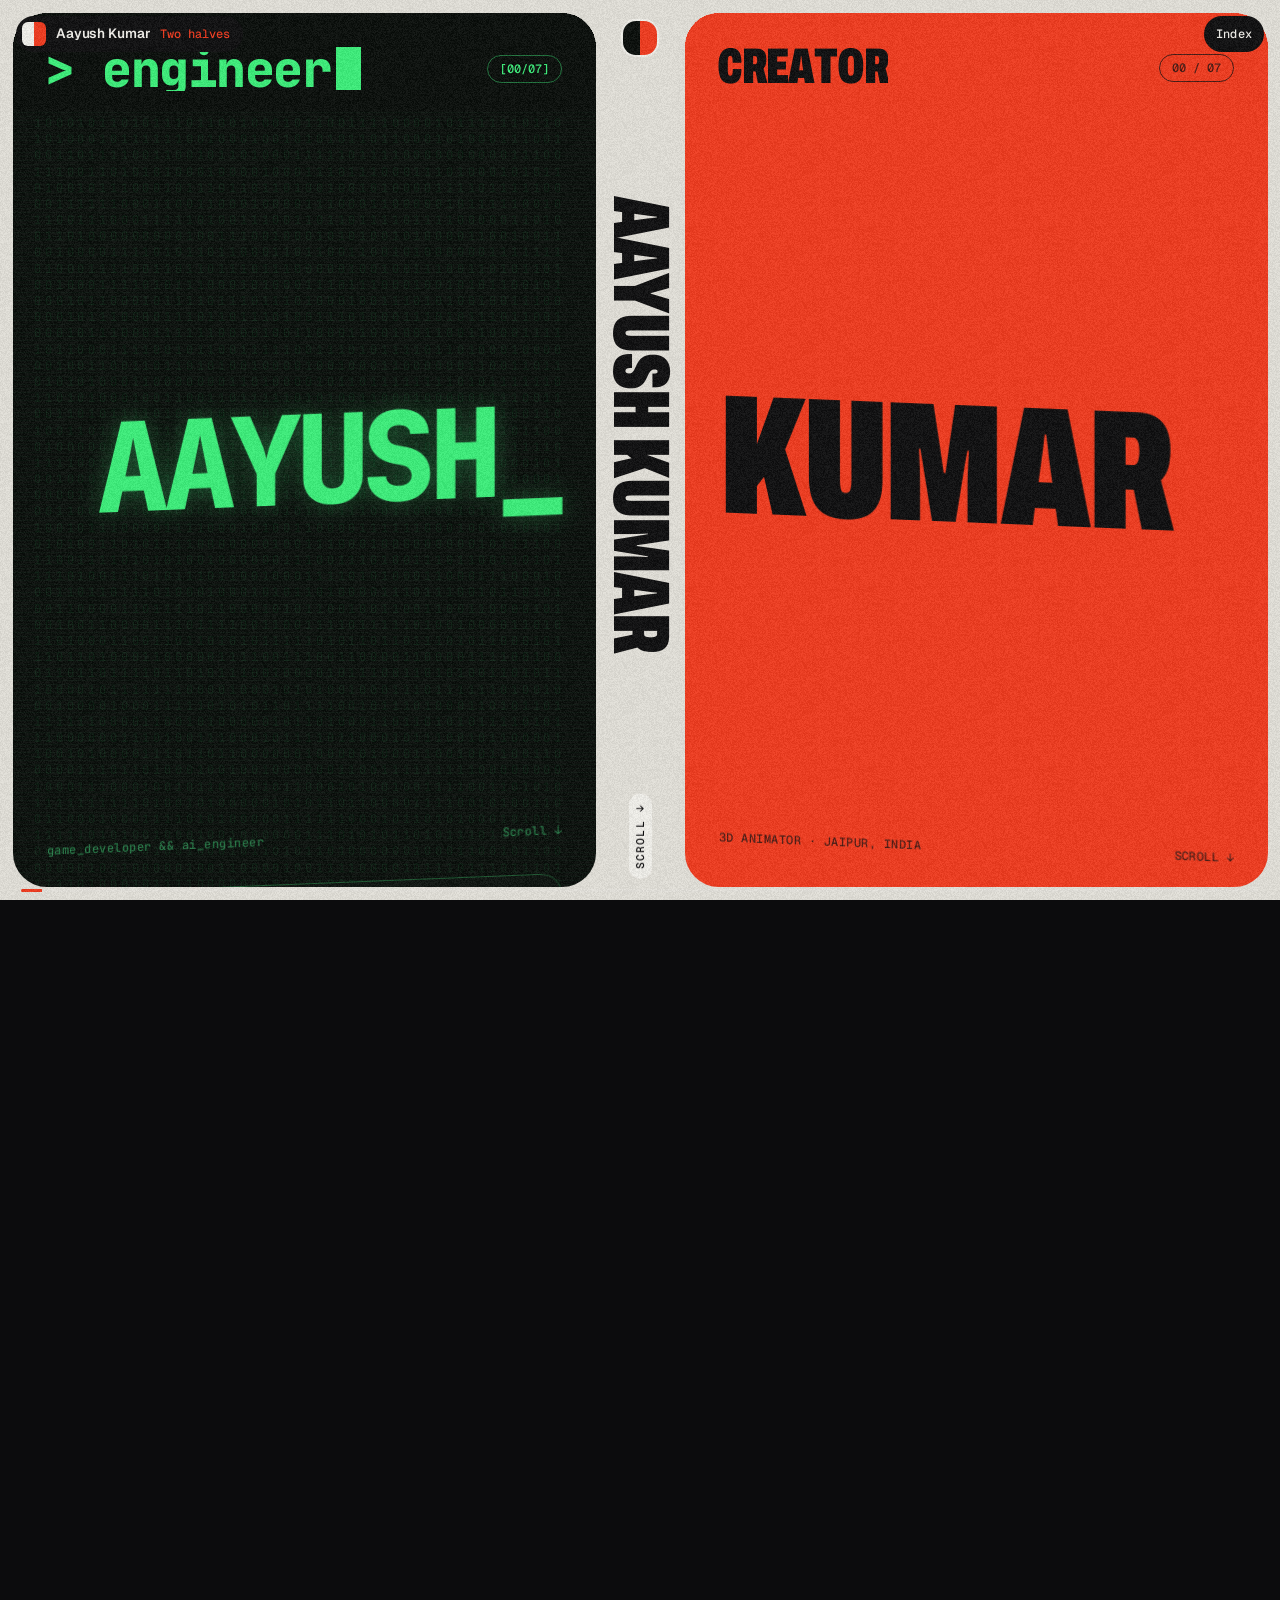
==== commit f4efc7d4: "Binary at 32x32, and a split-boot loader from the design canvas Every binary number or word is now d" ====
--- a/index.html
+++ b/index.html
@@ -28,16 +28,32 @@
 <!-- ══ BOOT ══════════════════════════════════════════════════
      A title screen while the room loads. Any key, a scroll or the
      button starts it; it never blocks the content underneath. -->
-<div id="gate" role="status" aria-live="polite">
-  <div class="gate-card">
-    <p class="gate-k">Aayush Kumar · Portfolio 2026</p>
-    <div class="gate-bar" aria-hidden="true"><i id="gateFill"></i></div>
-    <p class="gate-msg" id="gateMsg">Loading 0%</p>
-    <button class="gate-simple" type="button" data-simple>Simple page</button>
-  </div>
-  <p class="gate-num poster" aria-hidden="true"><span id="gateNum">0</span><i>%</i></p>
+<div id="gate" role="status" aria-live="polite" aria-label="Loading the portfolio">
+  <section class="g-eng">
+    <div class="g-log" id="gateLog"></div>
+    <canvas class="g-bin" id="gateBin" aria-hidden="true"></canvas>
+    <div class="g-bar"><span id="gateBits">0b0</span><div class="gate-bar" aria-hidden="true"><i id="gateFill"></i></div><span>engineer_</span></div>
+  </section>
+  <section class="g-cre">
+    <div class="g-top"><span>Creator</span><span>Aayush Kumar · Portfolio 2026</span></div>
+    <p class="gate-num poster" aria-hidden="true"><span id="gateNum">0</span><i>%</i></p>
+    <div class="g-foot"><span id="gateMsg">Waking the halves</span><button class="gate-simple" type="button" data-simple>Simple page</button></div>
+  </section>
   <button id="gateGo" type="button" hidden disabled>Enter</button>
 </div>
+<script>
+/* counts the first stretch while the 3D library downloads; app.js takes over from here */
+(function(){
+  var n = 0, num = document.getElementById('gateNum'), bits = document.getElementById('gateBits'), log = document.getElementById('gateLog');
+  if (log) log.innerHTML = '<span><b>aayush@nitj</b>:~$ ./boot --portfolio</span><span>[ <em>..</em> ] mount engineer.half</span>';
+  (function tick(){
+    if (window.__gateTaken) return;
+    n += (32 - n) * .045;
+    var k = Math.round(n); if (num) num.textContent = k; if (bits) bits.textContent = '0b' + k.toString(2);
+    setTimeout(tick, 60);
+  })();
+})();
+</script>
 
 <!-- ══ STAGE ═════════════════════════════════════════════════
      #css3d holds the two lanes (real HTML, placed in 3D);
--- a/style.css
+++ b/style.css
@@ -792,3 +792,33 @@
 .menu-l button.side-eng{background:var(--term);color:var(--green);font-family:var(--f-code)}
 .seam-mark{background:linear-gradient(90deg,var(--term) 50%,var(--red) 50%)}
 @media (prefers-reduced-motion:reduce){ #laneL .lane-h b::after,.caret,#laneL .intro-name::after{animation:none} }
+
+/* ══ ROUND 5 · binary at 32 × 32, and the split-boot loader ═══ */
+.term-bin{display:block;width:100%;height:auto;margin-top:auto;text-shadow:none}
+
+#gate{display:grid;grid-template-columns:repeat(2,minmax(0,1fr));background:none;color:inherit;overflow:hidden}
+#gate::after{content:"";position:absolute;left:50%;top:0;bottom:0;width:2px;margin-left:-1px;background:var(--paper);z-index:2}
+#gate .g-eng{background:var(--term);color:var(--green);font-family:var(--f-code);display:flex;flex-direction:column;justify-content:space-between;gap:var(--s3);
+  padding:var(--s4);background-image:repeating-linear-gradient(transparent 0 3px,rgba(59,240,122,.035) 3px 4px);min-width:0}
+#gate .g-log{display:flex;flex-direction:column;gap:6px;font-size:14px;line-height:1.5;color:var(--green-l);min-height:9em}
+#gate .g-log b{color:var(--green);font-weight:700}
+#gate .g-log em{font-style:normal;color:#F2C14E}
+#gate .g-log span{animation:fadeUp var(--d2) var(--ease-out) both}
+#gate .g-bin{width:min(100%,560px);height:auto}
+#gate .g-bar{display:flex;align-items:center;gap:var(--s2);font-size:13px}
+#gate .gate-bar{display:block;flex:1;height:6px;border-radius:99px;background:rgba(59,240,122,.15);margin:0;overflow:hidden}
+#gate .gate-bar i{background:var(--green);border-radius:99px}
+#gate .g-cre{background:var(--red);color:var(--black);display:flex;flex-direction:column;justify-content:space-between;padding:var(--s4);min-width:0;position:relative}
+#gate .g-top,#gate .g-foot{display:flex;justify-content:space-between;align-items:center;gap:var(--s2);font:500 12px/1.3 var(--f-mono);text-transform:uppercase;letter-spacing:.04em}
+#gate .gate-num{position:static;margin:0 0 0 -.04em;font-size:min(36vw,68vh);line-height:.78;color:var(--black);display:flex;align-items:flex-start;font-variant-numeric:tabular-nums}
+#gate .gate-num i{font-style:normal;font-size:.32em;color:var(--paper);margin:.12em 0 0 .04em}
+#gate .gate-simple{background:var(--black);color:var(--paper);text-decoration:none;padding:8px 13px;border-radius:999px;font:500 12px/1 var(--f-mono);text-transform:uppercase}
+#gate .gate-card,#gate .gate-word{display:none}
+@media (max-width:760px){
+  #gate{grid-template-columns:minmax(0,1fr);grid-template-rows:repeat(2,minmax(0,1fr))}
+  #gate::after{left:0;right:0;top:50%;bottom:auto;width:auto;height:2px;margin:-1px 0 0}
+  #gate .g-eng,#gate .g-cre{padding:var(--s3)}
+  #gate .g-log{font-size:11px;min-height:7.5em}
+  #gate .gate-num{font-size:min(70vw,36vh)}
+  body:not(.booting) #gate{clip-path:inset(50% 0 50% 0)}
+}
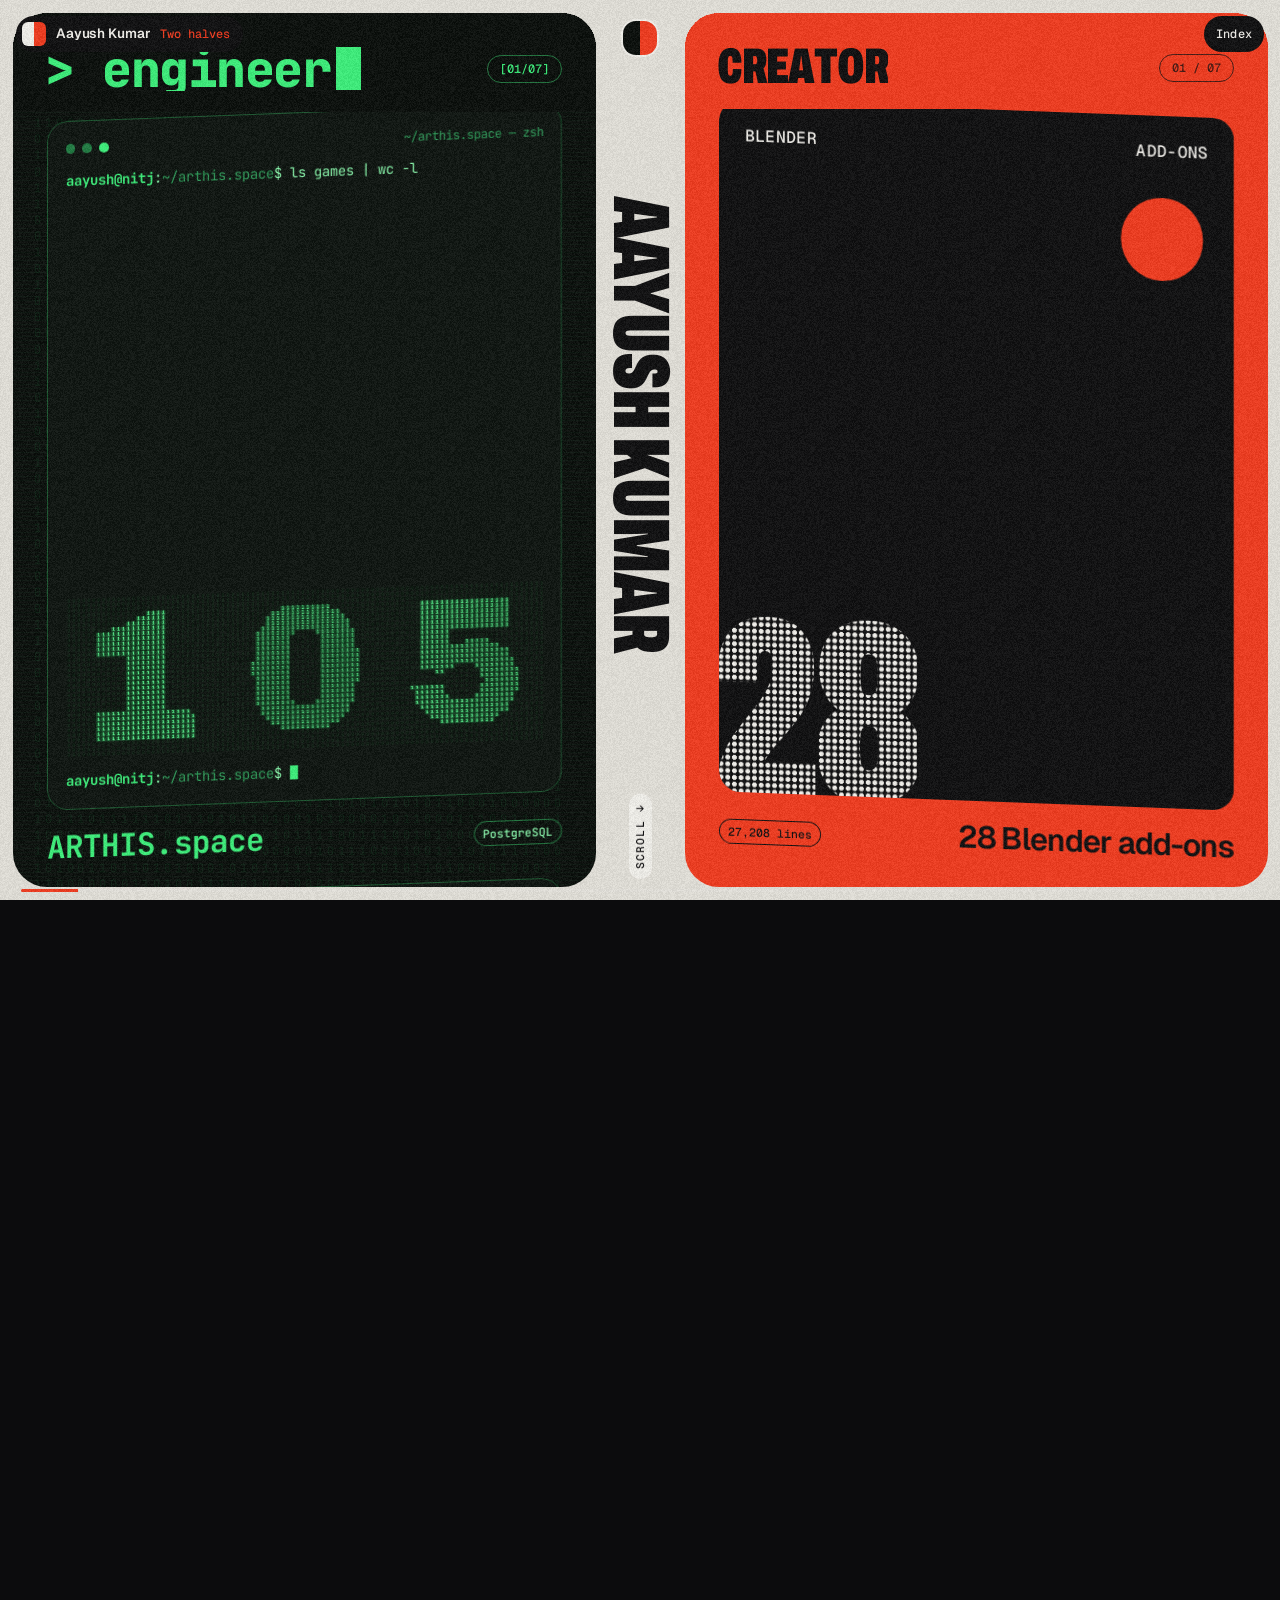
==== commit 58d4deba: "Gates between rooms, product shots of every piece, tile transitions - Doorway gates named for the ne" ====
--- a/index.html
+++ b/index.html
@@ -239,6 +239,7 @@
     data-blurb="105 mini-games in one feed, and a city of rooms."
     data-chips="105 games|1 → 10K DAU|40+ live rooms">
     <p class="st-k">Engineer · two live platforms</p>
+    <figure class="st-hero"><img src="art/pieces/01.jpg" alt="The ARTHIS room piece: a work desk with the game feed and The Wall on two screens, and a green chair" width="1200" height="900" loading="lazy"></figure>
     <h2>ARTHIS.space and ARTHIS.land</h2>
     <h3>ARTHIS.space: 105 games in one swipeable feed</h3>
     <p>A mini-games platform with a TikTok-style vertical feed. Open it and you are already playing; swipe up for the next game. 61 single-player games and 44 for friends on one device.</p>
@@ -264,6 +265,7 @@
     data-blurb="28 Python tools behind every AKverse reel."
     data-chips="28 add-ons|27,208 lines|6 camera rig versions">
     <p class="st-k">Creator · pipeline tooling</p>
+    <figure class="st-hero"><img src="art/pieces/02.jpg" alt="The Blender room piece: a mannequin on a red turntable inside an orbit of keyframes, with a softbox and a camera" width="1200" height="900" loading="lazy"></figure>
     <h2>28 Blender add-ons, written to ship a channel</h2>
     <p>Python add-ons that automate the animation and rendering behind AKverse, so a reel is a few decisions instead of a week of keyframes.</p>
     <ul>
@@ -280,6 +282,7 @@
     data-blurb="Two reel series, shot in my own dioramas."
     data-chips="21.9K subscribers|2 series|1 UI kit">
     <p class="st-k">Creator · YouTube @AKverseOfficial</p>
+    <figure class="st-hero"><img src="art/pieces/03.jpg" alt="The AKverse room piece: the Kaleshi Family house set with a camera, a boom mic, a charpai and a hand pump" width="1200" height="900" loading="lazy"></figure>
     <h2>AKverse: two reel series and the system behind every upload</h2>
     <h3>Kaleshi Family</h3>
     <p>A 40–50 second Hinglish mini-drama with Panchayat-meets-TMKOC energy, played by my characters in my dioramas. Every episode has a cold open, a title card, a deadpan beat, a twist and a cliffhanger.</p>
@@ -294,6 +297,7 @@
     data-blurb="Procedural hex worlds, built without a script."
     data-chips="160+ tiles|14 scripts|3,705 lines of C#">
     <p class="st-k">Engineer · Unity engine</p>
+    <figure class="st-hero"><img src="art/pieces/04.jpg" alt="The HexaBed room piece: a hex island hovering in a green holo-projector ring" width="1200" height="900" loading="lazy"></figure>
     <h2>HexaBed</h2>
     <p>A procedural terrain system on a hexagonal grid, and the custom editor tooling that lets a designer build a world without opening a script. The island on the table in the room is generated the same way, live.</p>
     <ul>
@@ -314,6 +318,7 @@
     data-blurb="GPT-2 from scratch, RAG and fast inference."
     data-chips="6 months at Clymora|23 ComfyUI workflows|GPT-2 from scratch">
     <p class="st-k">Engineer · AI and backend</p>
+    <figure class="st-hero"><img src="art/pieces/05.jpg" alt="The Inference room piece: three server racks under a small neural network, with green cable runs" width="1200" height="900" loading="lazy"></figure>
     <h2>Systems &amp; Inference</h2>
     <p>Six months at <b>Clymora</b> as an on-campus AI backend engineering intern, building the services behind AI-driven product features, alongside first-principles model work.</p>
     <ul>
@@ -334,6 +339,7 @@
     data-blurb="Small products, each shipped end to end."
     data-chips="CV Forge|Hustiq|Travel Atlas">
     <p class="st-k">Both halves · tools and side projects</p>
+    <figure class="st-hero"><img src="art/pieces/06.jpg" alt="The Board room piece: a wood-framed pinboard of project cards joined by red thread" width="1200" height="900" loading="lazy"></figure>
     <h2>The Board: small products, shipped end to end</h2>
     <h3>CV Forge</h3>
     <p>Keep one memory of your whole career, paste any job post, and get a tailored, ATS-proof CV with a score, the gaps and the fixes. It works offline with no account, and it never invents a skill, title, date or number: missing keywords are shown as gaps instead.</p>
@@ -358,6 +364,7 @@
     data-blurb="154 builds, counted rather than estimated."
     data-chips="154 builds|141K lines|AIR 8956">
     <p class="st-k">Both halves · evidence</p>
+    <figure class="st-hero"><img src="art/pieces/07.jpg" alt="The numbers room piece: a chunky bar chart of 154, 43, 28 and 15" width="1200" height="900" loading="lazy"></figure>
     <h2>By the numbers</h2>
     <dl class="st-tally">
       <div><dt>Interactive builds</dt><dd>154</dd></div>
@@ -377,6 +384,7 @@
     data-blurb="Four of my games, playable right here."
     data-chips="Flappy Fird|Trigger Runner|3072|Sudoku">
     <p class="st-k">Both halves · play</p>
+    <figure class="st-hero"><img src="art/pieces/08.jpg" alt="The arcade room piece: two red arcade cabinets and a station bench" width="1200" height="900" loading="lazy"></figure>
     <h2>The Arcade</h2>
     <p>Four games from my builds, running in the page. Each one is a single HTML file with no install.</p>
     <p class="st-go games">
@@ -392,6 +400,7 @@
     data-blurb="Open to game, graphics and AI roles from 2026."
     data-chips="Roles from 2026|Collabs|Jaipur, India">
     <p class="st-k">The exit · say hi</p>
+    <figure class="st-hero"><img src="art/pieces/09.jpg" alt="The exit room piece: a wooden door, a street lamp, a bench and a red postbox" width="1200" height="900" loading="lazy"></figure>
     <h2>Let’s build something.</h2>
     <p>Game development, graphics and AI engineering roles from 2026, or a collab on the channel.</p>
     <dl class="st-spec mail">
--- a/style.css
+++ b/style.css
@@ -822,3 +822,30 @@
   #gate .gate-num{font-size:min(70vw,36vh)}
   body:not(.booting) #gate{clip-path:inset(50% 0 50% 0)}
 }
+
+body.shot #hud,body.shot #gate,body.shot #grain,body.shot #cursor,body.shot #lanes,body.shot #flat,body.shot #wipe,body.shot .codex{display:none!important}
+body.shot #css3d{display:none}
+
+/* ══ the pieces, photographed: dossier heroes, index thumbnails ══ */
+.st-hero{margin:4px 0 18px;border-radius:var(--r3);overflow:hidden;aspect-ratio:4/3;max-width:560px}
+.st-hero img{width:100%;height:100%;object-fit:cover}
+.dos-body .st-hero{max-width:none;margin:8px 0 20px;animation:heroIn var(--d4) var(--ease-out) both}
+@keyframes heroIn{from{transform:scale(1.04);opacity:0}to{transform:none;opacity:1}}
+.menu-l button{grid-template-columns:48px 30px 1fr auto}
+.menu-l .th{width:48px;height:36px;border-radius:var(--r1);object-fit:cover;display:block;background:var(--paper-2)}
+@media (prefers-reduced-motion:reduce){ .dos-body .st-hero{animation:none} }
+
+/* ══ tiles: the loader leaves, and the merge sweeps, in squares ══ */
+.g-tiles{position:absolute;inset:0;z-index:3;pointer-events:none}
+.g-tiles i,#wipe i{position:absolute;display:grid;place-items:center;font:800 18px/1 var(--f-code);font-style:normal}
+.g-tiles i.e,#wipe i.e{background:var(--term);color:var(--green)}
+.g-tiles i.c,#wipe i.c{background:var(--red)}
+#wipe i.p{background:var(--paper)}
+#gate.dissolve{clip-path:none!important;visibility:visible!important;pointer-events:none;background:none;transition:none}
+#gate.dissolve::after{opacity:0;transition:opacity .3s}
+#gate.dissolve > section{opacity:0;transition:opacity .22s var(--ease-out)}
+#gate.dissolve .g-tiles i{animation:tileOut .62s var(--ease-io) both;animation-delay:var(--dl)}
+@keyframes tileOut{0%{transform:none;opacity:1}100%{transform:scale(0) rotate(90deg);opacity:0}}
+#wipe{visibility:hidden}
+#wipe i{transform:scale(0);will-change:transform;bottom:auto}
+@media (prefers-reduced-motion:reduce){ #wipe{display:none!important} }
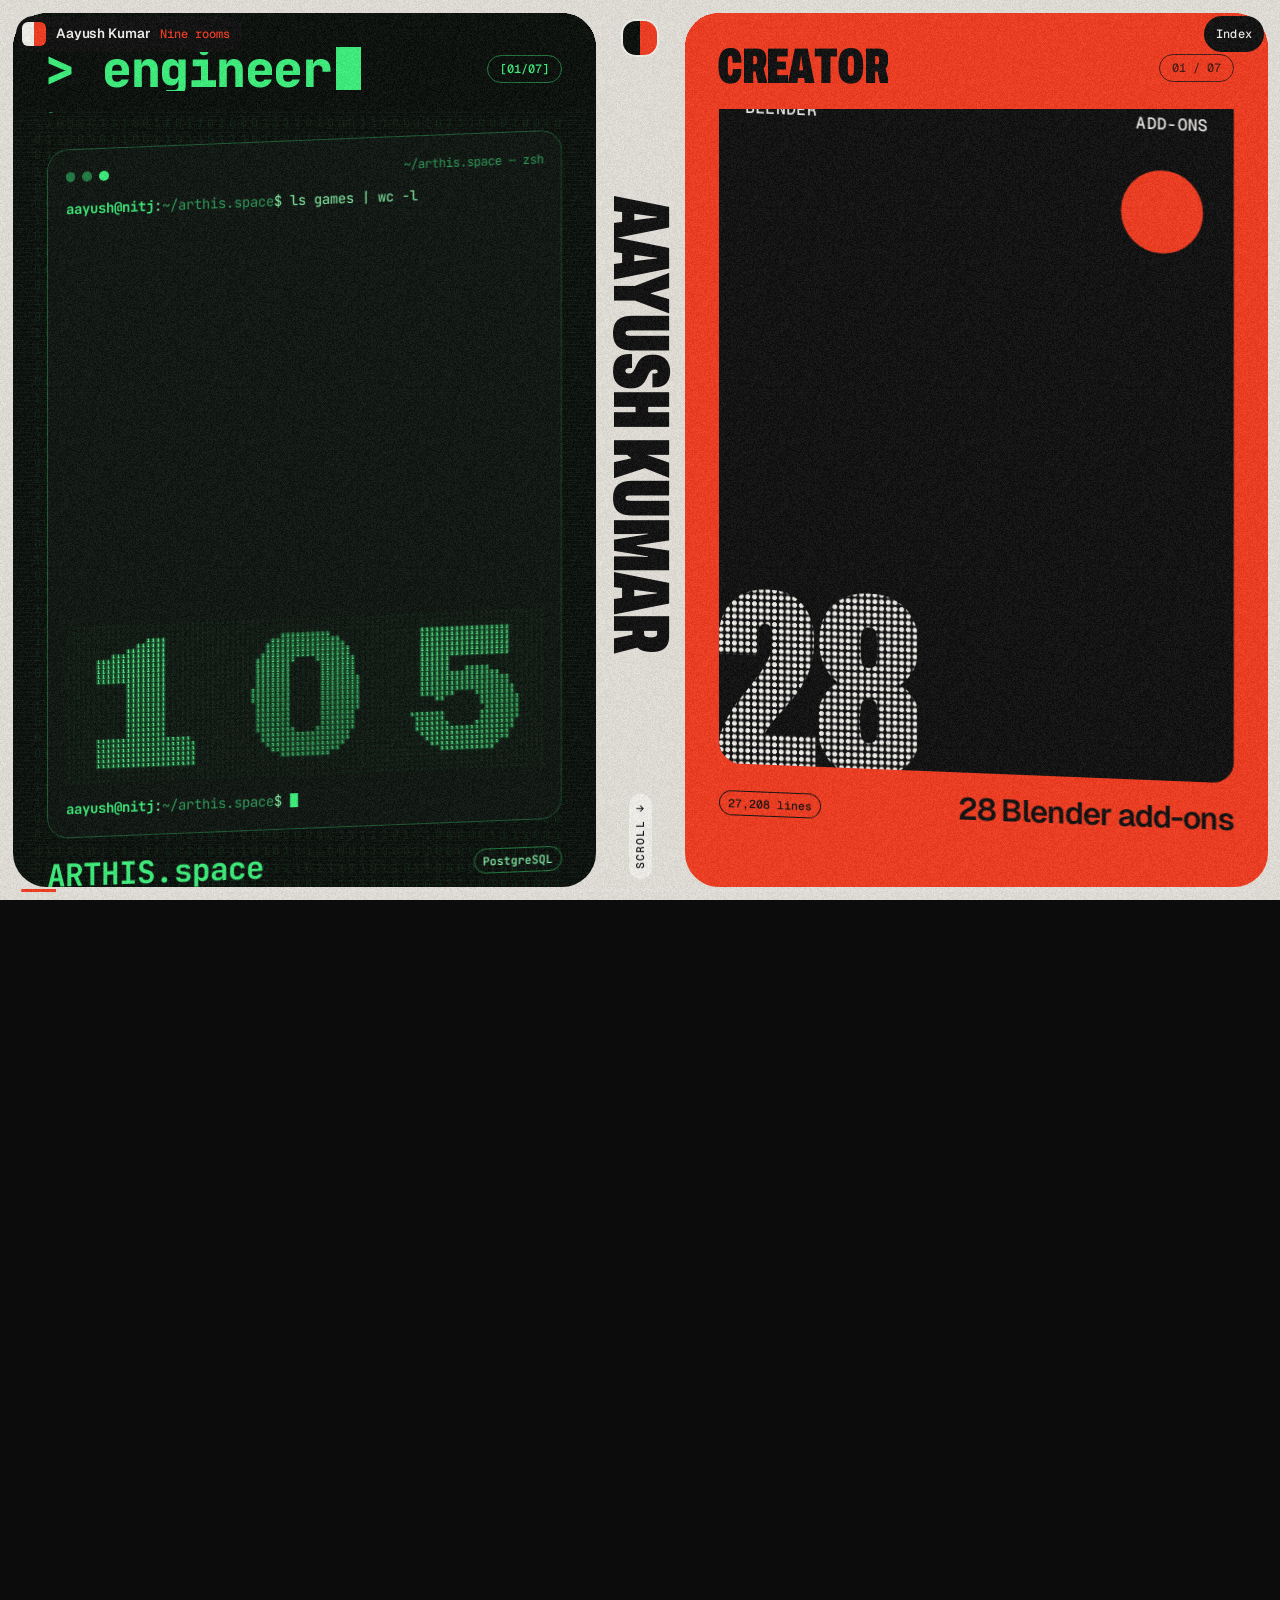
==== commit c3bffb06: "Simpler loader, a big letter for the last room, cleaner sets - Loader is now paper, the name, one ro" ====
--- a/index.html
+++ b/index.html
@@ -29,27 +29,23 @@
      A title screen while the room loads. Any key, a scroll or the
      button starts it; it never blocks the content underneath. -->
 <div id="gate" role="status" aria-live="polite" aria-label="Loading the portfolio">
-  <section class="g-eng">
-    <div class="g-log" id="gateLog"></div>
-    <canvas class="g-bin" id="gateBin" aria-hidden="true"></canvas>
-    <div class="g-bar"><span id="gateBits">0b0</span><div class="gate-bar" aria-hidden="true"><i id="gateFill"></i></div><span>engineer_</span></div>
-  </section>
-  <section class="g-cre">
-    <div class="g-top"><span>Creator</span><span>Aayush Kumar · Portfolio 2026</span></div>
-    <p class="gate-num poster" aria-hidden="true"><span id="gateNum">0</span><i>%</i></p>
-    <div class="g-foot"><span id="gateMsg">Waking the halves</span><button class="gate-simple" type="button" data-simple>Simple page</button></div>
-  </section>
+  <div class="g-half g-l"></div><div class="g-half g-r"></div>
+  <div class="g-in">
+    <span class="g-chip"><i></i>Portfolio 2026</span>
+    <p class="g-name poster" aria-hidden="true">Aayush <em>Kumar</em></p>
+    <div class="g-row"><div class="gate-bar" aria-hidden="true"><i id="gateFill"></i></div><span class="g-n"><span id="gateNum">0</span>%</span></div>
+    <div class="g-foot"><span id="gateMsg">Engineer · Creator</span><button class="gate-simple" type="button" data-simple>Simple page</button></div>
+  </div>
   <button id="gateGo" type="button" hidden disabled>Enter</button>
 </div>
 <script>
 /* counts the first stretch while the 3D library downloads; app.js takes over from here */
 (function(){
-  var n = 0, num = document.getElementById('gateNum'), bits = document.getElementById('gateBits'), log = document.getElementById('gateLog');
-  if (log) log.innerHTML = '<span><b>aayush@nitj</b>:~$ ./boot --portfolio</span><span>[ <em>..</em> ] mount engineer.half</span>';
+  var n = 0, num = document.getElementById('gateNum'), fill = document.getElementById('gateFill');
   (function tick(){
     if (window.__gateTaken) return;
     n += (32 - n) * .045;
-    var k = Math.round(n); if (num) num.textContent = k; if (bits) bits.textContent = '0b' + k.toString(2);
+    var k = Math.round(n); if (num) num.textContent = k; if (fill) fill.style.width = k + '%';
     setTimeout(tick, 60);
   })();
 })();
--- a/style.css
+++ b/style.css
@@ -59,8 +59,6 @@
 .x:hover{background:var(--black);color:var(--paper)}
 
 /* ── loader ───────────────────────────────────────────────── */
-#gate{position:fixed;inset:0;z-index:60;background:var(--red);color:var(--black);overflow:hidden;transition:transform .9s cubic-bezier(.7,0,.2,1),visibility .9s}
-body:not(.booting) #gate{transform:translateY(-101%);visibility:hidden;pointer-events:none}
 .gate-word{position:absolute;left:-.04em;right:0;bottom:-.1em;margin:0;font-size:clamp(120px,31vw,520px);color:var(--black);white-space:nowrap}
 .gate-word span{display:block}
 .gate-word span + span{color:var(--paper)}
@@ -331,7 +329,6 @@
 @media (max-width:380px){ #soundBtn{display:none} }
 @media (prefers-reduced-motion:reduce){
   *,*::before,*::after{animation-duration:.01ms!important;animation-iteration-count:1!important;transition-duration:.01ms!important}
-  #gate{transition:none}
 }
 .lane.thin .lane-tag span + span{display:none}
 
@@ -740,12 +737,8 @@
 .btn:active,.pill:active,.x:active,.menu-l button:active{transform:scale(.96)}
 .pill:hover{transform:translateY(-1px)}
 body.three .lane .lc{transform-origin:50% 50%;will-change:transform,opacity}
-/* the loader opens from the middle, like the two doors */
-#gate{transition:clip-path .9s var(--ease-io),visibility .9s;clip-path:inset(0 0 0 0)}
-body:not(.booting) #gate{transform:none;clip-path:inset(0 50% 0 50%)}
 @media (prefers-reduced-motion:reduce){
   .lane-count i.roll,.menu-l li,.menu:not([hidden]) .menu-card,.dossier:not([hidden]) .dos-card{animation:none}
-  body:not(.booting) #gate{clip-path:none;opacity:0}
 }
 
 /* ══ ROUND 4 · the engineer half as a terminal ══════════════
@@ -796,33 +789,6 @@
 /* ══ ROUND 5 · binary at 32 × 32, and the split-boot loader ═══ */
 .term-bin{display:block;width:100%;height:auto;margin-top:auto;text-shadow:none}
 
-#gate{display:grid;grid-template-columns:repeat(2,minmax(0,1fr));background:none;color:inherit;overflow:hidden}
-#gate::after{content:"";position:absolute;left:50%;top:0;bottom:0;width:2px;margin-left:-1px;background:var(--paper);z-index:2}
-#gate .g-eng{background:var(--term);color:var(--green);font-family:var(--f-code);display:flex;flex-direction:column;justify-content:space-between;gap:var(--s3);
-  padding:var(--s4);background-image:repeating-linear-gradient(transparent 0 3px,rgba(59,240,122,.035) 3px 4px);min-width:0}
-#gate .g-log{display:flex;flex-direction:column;gap:6px;font-size:14px;line-height:1.5;color:var(--green-l);min-height:9em}
-#gate .g-log b{color:var(--green);font-weight:700}
-#gate .g-log em{font-style:normal;color:#F2C14E}
-#gate .g-log span{animation:fadeUp var(--d2) var(--ease-out) both}
-#gate .g-bin{width:min(100%,560px);height:auto}
-#gate .g-bar{display:flex;align-items:center;gap:var(--s2);font-size:13px}
-#gate .gate-bar{display:block;flex:1;height:6px;border-radius:99px;background:rgba(59,240,122,.15);margin:0;overflow:hidden}
-#gate .gate-bar i{background:var(--green);border-radius:99px}
-#gate .g-cre{background:var(--red);color:var(--black);display:flex;flex-direction:column;justify-content:space-between;padding:var(--s4);min-width:0;position:relative}
-#gate .g-top,#gate .g-foot{display:flex;justify-content:space-between;align-items:center;gap:var(--s2);font:500 12px/1.3 var(--f-mono);text-transform:uppercase;letter-spacing:.04em}
-#gate .gate-num{position:static;margin:0 0 0 -.04em;font-size:min(36vw,68vh);line-height:.78;color:var(--black);display:flex;align-items:flex-start;font-variant-numeric:tabular-nums}
-#gate .gate-num i{font-style:normal;font-size:.32em;color:var(--paper);margin:.12em 0 0 .04em}
-#gate .gate-simple{background:var(--black);color:var(--paper);text-decoration:none;padding:8px 13px;border-radius:999px;font:500 12px/1 var(--f-mono);text-transform:uppercase}
-#gate .gate-card,#gate .gate-word{display:none}
-@media (max-width:760px){
-  #gate{grid-template-columns:minmax(0,1fr);grid-template-rows:repeat(2,minmax(0,1fr))}
-  #gate::after{left:0;right:0;top:50%;bottom:auto;width:auto;height:2px;margin:-1px 0 0}
-  #gate .g-eng,#gate .g-cre{padding:var(--s3)}
-  #gate .g-log{font-size:11px;min-height:7.5em}
-  #gate .gate-num{font-size:min(70vw,36vh)}
-  body:not(.booting) #gate{clip-path:inset(50% 0 50% 0)}
-}
-
 body.shot #hud,body.shot #gate,body.shot #grain,body.shot #cursor,body.shot #lanes,body.shot #flat,body.shot #wipe,body.shot .codex{display:none!important}
 body.shot #css3d{display:none}
 
@@ -836,16 +802,43 @@
 @media (prefers-reduced-motion:reduce){ .dos-body .st-hero{animation:none} }
 
 /* ══ tiles: the loader leaves, and the merge sweeps, in squares ══ */
-.g-tiles{position:absolute;inset:0;z-index:3;pointer-events:none}
-.g-tiles i,#wipe i{position:absolute;display:grid;place-items:center;font:800 18px/1 var(--f-code);font-style:normal}
-.g-tiles i.e,#wipe i.e{background:var(--term);color:var(--green)}
-.g-tiles i.c,#wipe i.c{background:var(--red)}
+#wipe i{position:absolute;display:grid;place-items:center;font:800 18px/1 var(--f-code);font-style:normal}
+#wipe i.e{background:var(--term);color:var(--green)}
+#wipe i.c{background:var(--red)}
 #wipe i.p{background:var(--paper)}
-#gate.dissolve{clip-path:none!important;visibility:visible!important;pointer-events:none;background:none;transition:none}
-#gate.dissolve::after{opacity:0;transition:opacity .3s}
-#gate.dissolve > section{opacity:0;transition:opacity .22s var(--ease-out)}
-#gate.dissolve .g-tiles i{animation:tileOut .62s var(--ease-io) both;animation-delay:var(--dl)}
-@keyframes tileOut{0%{transform:none;opacity:1}100%{transform:scale(0) rotate(90deg);opacity:0}}
 #wipe{visibility:hidden}
 #wipe i{transform:scale(0);will-change:transform;bottom:auto}
 @media (prefers-reduced-motion:reduce){ #wipe{display:none!important} }
+
+/* ══ ROUND 8 · the loader, simplified ═══════════════════════
+   Paper, the name, one rounded bar and a number. It leaves by
+   splitting down the middle, the two halves sliding apart. */
+#gate{position:fixed;inset:0;z-index:60;color:var(--black);overflow:hidden;visibility:visible;transition:visibility 0s 1.1s}
+#gate .g-half{position:absolute;top:0;bottom:0;width:50.5%;background:var(--paper);transition:transform .9s var(--ease-io) .18s}
+#gate .g-l{left:0}
+#gate .g-r{right:0}
+#gate .g-in{position:absolute;inset:0;display:flex;flex-direction:column;justify-content:center;gap:var(--s4);padding:var(--s5);max-width:1100px;margin:0 auto;transition:opacity .35s var(--ease-out),transform .45s var(--ease-out)}
+#gate .g-chip{display:inline-flex;align-items:center;gap:var(--s2);font:500 12px/1 var(--f-mono);text-transform:uppercase;letter-spacing:.06em}
+#gate .g-chip i{width:21px;height:21px;border-radius:7px;background:linear-gradient(90deg,var(--term) 50%,var(--red) 50%)}
+#gate .g-name{margin:0;font-size:clamp(64px,13vw,190px);line-height:.82;letter-spacing:-.02em;text-transform:uppercase;white-space:nowrap}
+#gate .g-name em{font-style:normal;color:var(--red)}
+#gate .g-row{display:flex;align-items:center;gap:var(--s3)}
+#gate .gate-bar{display:block;flex:1;height:8px;border-radius:99px;background:rgba(12,12,13,.1);overflow:hidden;position:relative;min-width:0;margin:0}
+#gate .gate-bar i{position:absolute;left:0;top:0;bottom:0;width:0;border-radius:99px;background:linear-gradient(90deg,var(--green) 0%,var(--red) 100%);transition:width .3s var(--ease-out)}
+#gate .g-n{font:800 21px/1 var(--f-code);font-variant-numeric:tabular-nums;min-width:3.2em;text-align:right}
+#gate .g-foot{display:flex;justify-content:space-between;align-items:center;gap:var(--s2);font:500 12px/1.3 var(--f-mono);text-transform:uppercase;letter-spacing:.04em;color:#5C5B58}
+#gate .gate-simple{background:var(--black);color:var(--paper);border:0;padding:9px 14px;border-radius:999px;font:500 12px/1 var(--f-mono);text-transform:uppercase;cursor:pointer}
+body:not(.booting) #gate{visibility:hidden;pointer-events:none}
+body:not(.booting) #gate .g-in{opacity:0;transform:translateY(-13px)}
+body:not(.booting) #gate .g-l{transform:translateX(-101%)}
+body:not(.booting) #gate .g-r{transform:translateX(101%)}
+@media (max-width:760px){
+  #gate .g-in{padding:var(--s4) var(--s3);gap:var(--s3)}
+  #gate .g-name{font-size:min(24vw,120px);white-space:normal}
+  #gate .g-half{width:100%;height:50.5%;left:0;right:0}
+  #gate .g-l{top:0;bottom:auto}
+  #gate .g-r{bottom:0;top:auto}
+  body:not(.booting) #gate .g-l{transform:translateY(-101%)}
+  body:not(.booting) #gate .g-r{transform:translateY(101%)}
+}
+@media (prefers-reduced-motion:reduce){ #gate,#gate *{transition:none!important} }
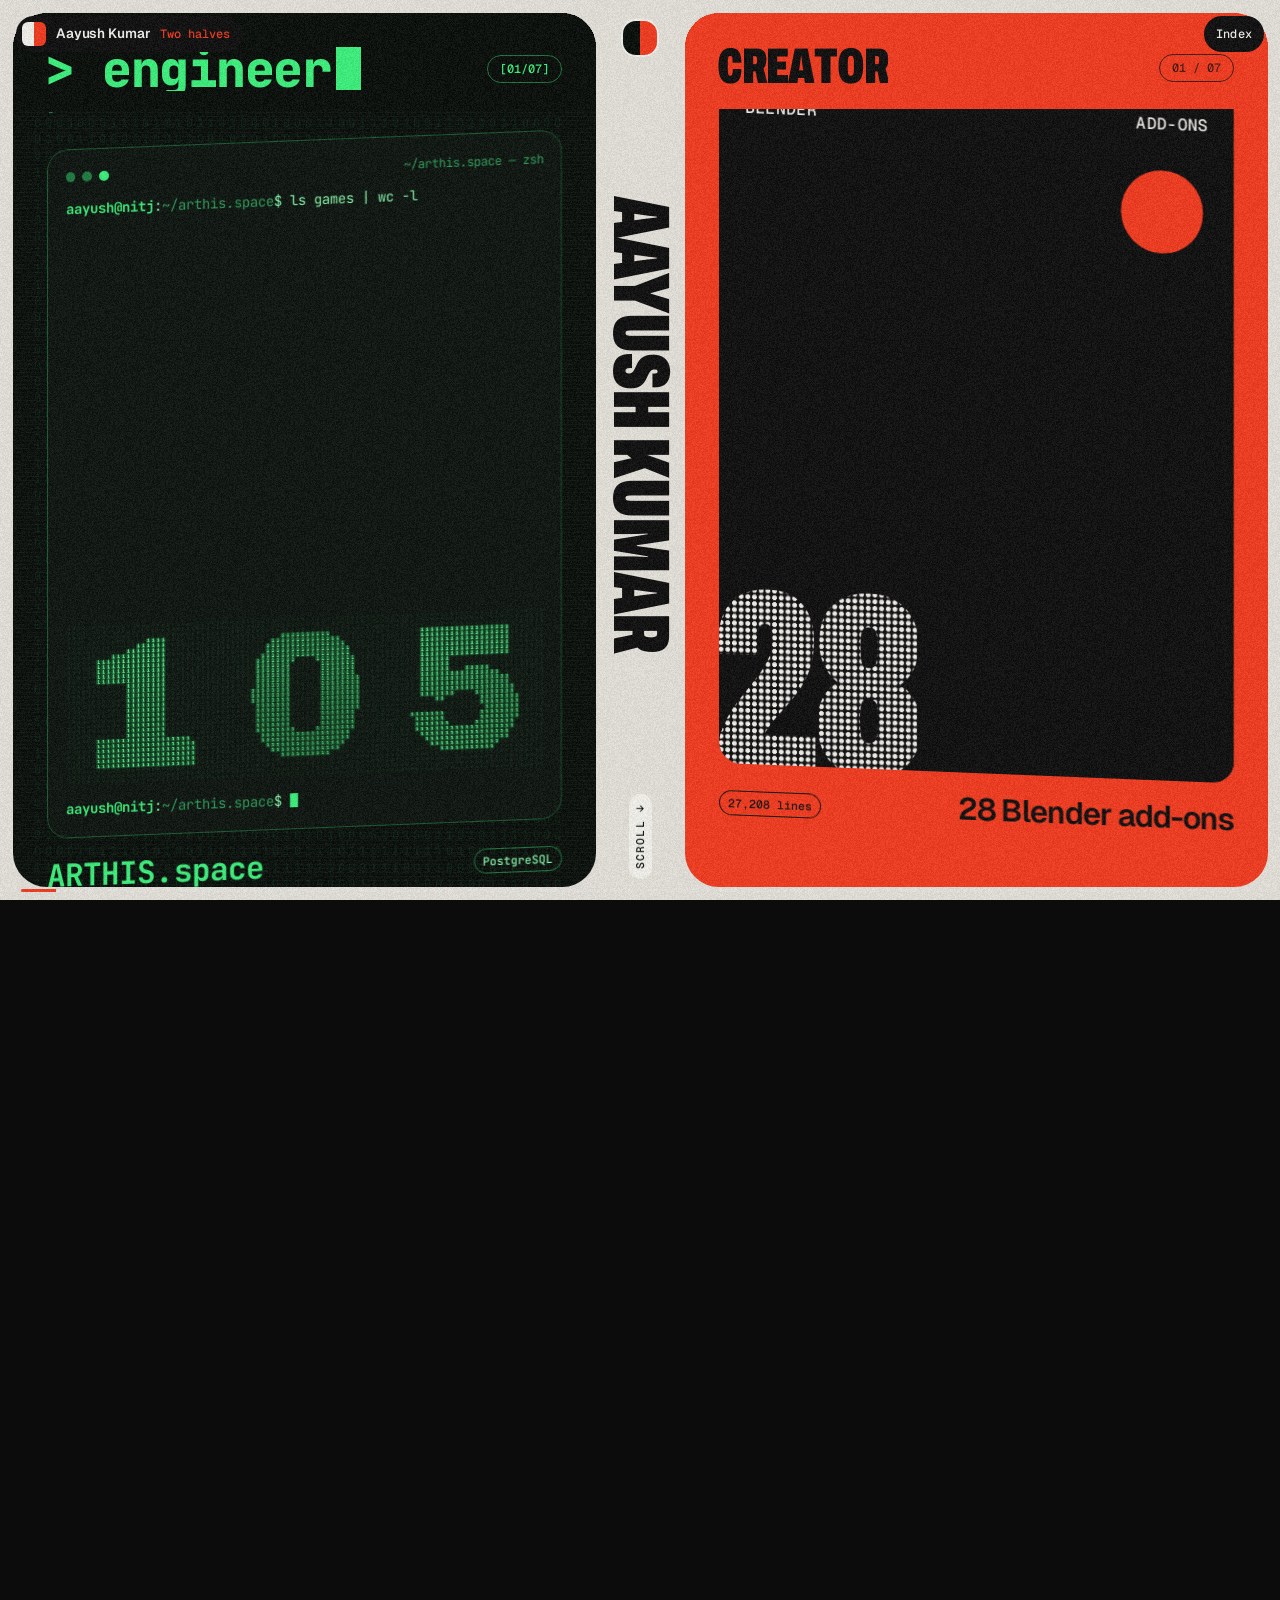
==== commit c6e5fa56: "Red Scroll-me loader that fades in; quieter rooms; white type in red rooms - Loader is a red screen " ====
--- a/index.html
+++ b/index.html
@@ -29,23 +29,16 @@
      A title screen while the room loads. Any key, a scroll or the
      button starts it; it never blocks the content underneath. -->
 <div id="gate" role="status" aria-live="polite" aria-label="Loading the portfolio">
-  <div class="g-half g-l"></div><div class="g-half g-r"></div>
-  <div class="g-in">
-    <span class="g-chip"><i></i>Portfolio 2026</span>
-    <p class="g-name poster" aria-hidden="true">Aayush <em>Kumar</em></p>
-    <div class="g-row"><div class="gate-bar" aria-hidden="true"><i id="gateFill"></i></div><span class="g-n"><span id="gateNum">0</span>%</span></div>
-    <div class="g-foot"><span id="gateMsg">Engineer · Creator</span><button class="gate-simple" type="button" data-simple>Simple page</button></div>
-  </div>
-  <button id="gateGo" type="button" hidden disabled>Enter</button>
+  <p class="g-word poster">Scroll me</p>
+  <div class="gate-bar" aria-hidden="true"><i id="gateFill"></i></div>
 </div>
 <script>
-/* counts the first stretch while the 3D library downloads; app.js takes over from here */
+/* fills the first stretch while the 3D library downloads; app.js takes over from here */
 (function(){
-  var n = 0, num = document.getElementById('gateNum'), fill = document.getElementById('gateFill');
+  var n = 0, fill = document.getElementById('gateFill');
   (function tick(){
     if (window.__gateTaken) return;
-    n += (32 - n) * .045;
-    var k = Math.round(n); if (num) num.textContent = k; if (fill) fill.style.width = k + '%';
+    n += (32 - n) * .045; window.__gateN = n; if (fill) fill.style.transform = 'scaleX(' + (n / 100).toFixed(3) + ')';
     setTimeout(tick, 60);
   })();
 })();
--- a/style.css
+++ b/style.css
@@ -810,35 +810,16 @@
 #wipe i{transform:scale(0);will-change:transform;bottom:auto}
 @media (prefers-reduced-motion:reduce){ #wipe{display:none!important} }
 
-/* ══ ROUND 8 · the loader, simplified ═══════════════════════
-   Paper, the name, one rounded bar and a number. It leaves by
-   splitting down the middle, the two halves sliding apart. */
-#gate{position:fixed;inset:0;z-index:60;color:var(--black);overflow:hidden;visibility:visible;transition:visibility 0s 1.1s}
-#gate .g-half{position:absolute;top:0;bottom:0;width:50.5%;background:var(--paper);transition:transform .9s var(--ease-io) .18s}
-#gate .g-l{left:0}
-#gate .g-r{right:0}
-#gate .g-in{position:absolute;inset:0;display:flex;flex-direction:column;justify-content:center;gap:var(--s4);padding:var(--s5);max-width:1100px;margin:0 auto;transition:opacity .35s var(--ease-out),transform .45s var(--ease-out)}
-#gate .g-chip{display:inline-flex;align-items:center;gap:var(--s2);font:500 12px/1 var(--f-mono);text-transform:uppercase;letter-spacing:.06em}
-#gate .g-chip i{width:21px;height:21px;border-radius:7px;background:linear-gradient(90deg,var(--term) 50%,var(--red) 50%)}
-#gate .g-name{margin:0;font-size:clamp(64px,13vw,190px);line-height:.82;letter-spacing:-.02em;text-transform:uppercase;white-space:nowrap}
-#gate .g-name em{font-style:normal;color:var(--red)}
-#gate .g-row{display:flex;align-items:center;gap:var(--s3)}
-#gate .gate-bar{display:block;flex:1;height:8px;border-radius:99px;background:rgba(12,12,13,.1);overflow:hidden;position:relative;min-width:0;margin:0}
-#gate .gate-bar i{position:absolute;left:0;top:0;bottom:0;width:0;border-radius:99px;background:linear-gradient(90deg,var(--green) 0%,var(--red) 100%);transition:width .3s var(--ease-out)}
-#gate .g-n{font:800 21px/1 var(--f-code);font-variant-numeric:tabular-nums;min-width:3.2em;text-align:right}
-#gate .g-foot{display:flex;justify-content:space-between;align-items:center;gap:var(--s2);font:500 12px/1.3 var(--f-mono);text-transform:uppercase;letter-spacing:.04em;color:#5C5B58}
-#gate .gate-simple{background:var(--black);color:var(--paper);border:0;padding:9px 14px;border-radius:999px;font:500 12px/1 var(--f-mono);text-transform:uppercase;cursor:pointer}
-body:not(.booting) #gate{visibility:hidden;pointer-events:none}
-body:not(.booting) #gate .g-in{opacity:0;transform:translateY(-13px)}
-body:not(.booting) #gate .g-l{transform:translateX(-101%)}
-body:not(.booting) #gate .g-r{transform:translateX(101%)}
-@media (max-width:760px){
-  #gate .g-in{padding:var(--s4) var(--s3);gap:var(--s3)}
-  #gate .g-name{font-size:min(24vw,120px);white-space:normal}
-  #gate .g-half{width:100%;height:50.5%;left:0;right:0}
-  #gate .g-l{top:0;bottom:auto}
-  #gate .g-r{bottom:0;top:auto}
-  body:not(.booting) #gate .g-l{transform:translateY(-101%)}
-  body:not(.booting) #gate .g-r{transform:translateY(101%)}
-}
-@media (prefers-reduced-motion:reduce){ #gate,#gate *{transition:none!important} }
+/* ══ ROUND 9 · the loader: red, two words, a hairline ═════════
+   It says one thing and fades into the two halves. */
+#gate{position:fixed;inset:0;z-index:60;background:var(--red);color:var(--paper);display:grid;place-items:center;overflow:hidden;
+  opacity:1;visibility:visible;transition:opacity .9s var(--ease-io),visibility 0s .9s}
+#gate .g-word{margin:0;font-size:clamp(72px,17vw,260px);line-height:.8;text-transform:uppercase;letter-spacing:-.02em;white-space:nowrap;
+  transition:transform 1.1s var(--ease-out),filter .9s var(--ease-out);animation:gateBreathe 2.6s var(--ease-io) infinite alternate}
+@keyframes gateBreathe{from{opacity:.86}to{opacity:1}}
+#gate .gate-bar{display:block;position:absolute;left:0;right:0;bottom:0;height:3px;min-width:0;background:rgba(243,241,236,.18);margin:0}
+#gate .gate-bar i{position:absolute;inset:0;width:auto;background:var(--paper);transform:scaleX(0);transform-origin:0 50%;transition:transform .3s var(--ease-out)}
+body:not(.booting) #gate{opacity:0;visibility:hidden;pointer-events:none}
+body:not(.booting) #gate .g-word{transform:scale(1.08);filter:blur(8px)}
+@media (max-width:760px){ #gate .g-word{font-size:min(26vw,140px);white-space:normal;text-align:center} }
+@media (prefers-reduced-motion:reduce){ #gate,#gate *{transition:none!important;animation:none!important} }
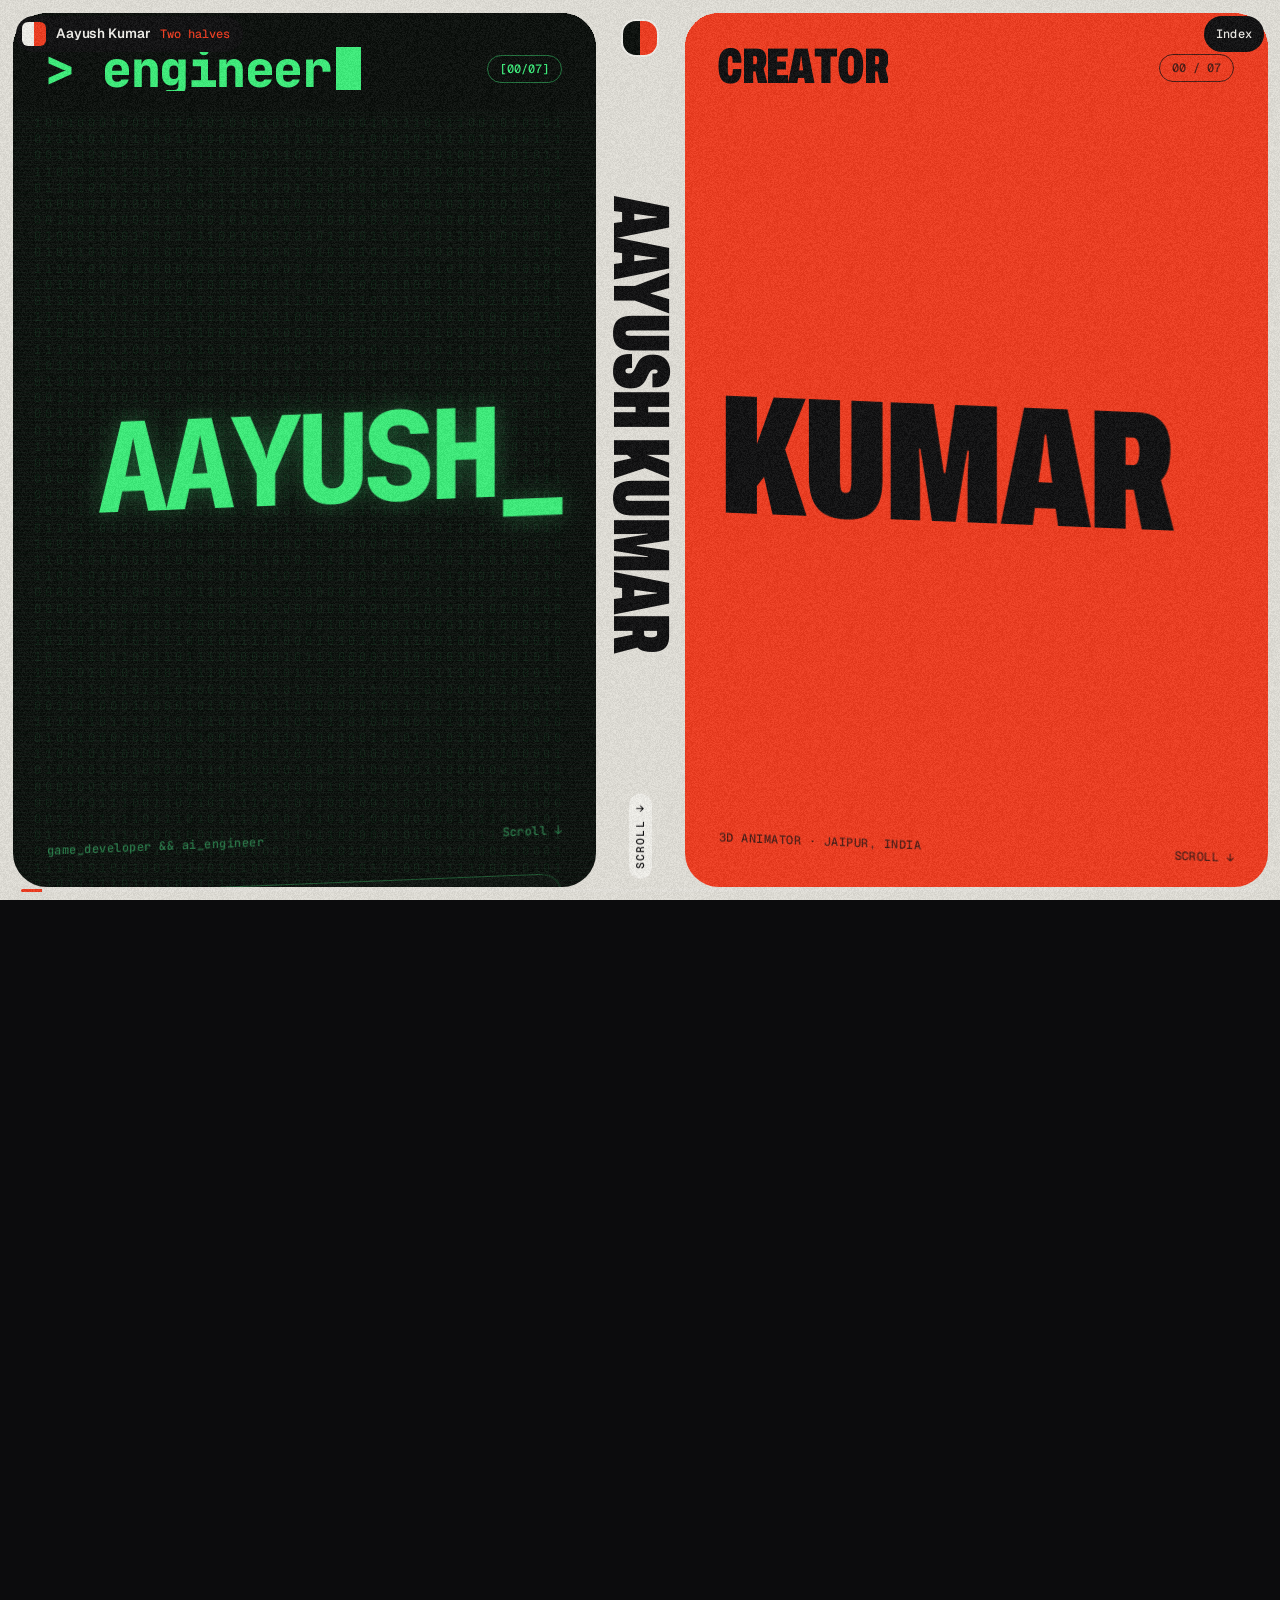
==== commit 10af8c02: "Point project links at the renamed repos Co-Authored-By: Claude Opus 5.5 <noreply@anthropic.com> Cla" ====
--- a/index.html
+++ b/index.html
@@ -244,10 +244,10 @@
     <ul>
       <li>Host a room and invite friends with a 4-digit code</li>
       <li>Each room is a folder holding a GLB build, a thumbnail and a room.json; the city lays itself out from them</li>
-      <li><b>arthisland-relay</b>: the multiplayer backend. TCP and WebSocket on one port, handshake and framing written from scratch, Python standard library only, Docker-ready</li>
+      <li><b>arthis-land-relay</b>: the multiplayer backend. TCP and WebSocket on one port, handshake and framing written from scratch, Python standard library only, Docker-ready</li>
       <li><b>Arthis Land Maker docs</b>: an 11-chapter design spec for a Unity editor tool that generates islands, lays out rooms and places furniture</li>
     </ul>
-    <p class="st-go"><a class="btn btn-solid" href="https://arthis.space" target="_blank" rel="noopener">Open arthis.space ↗</a><a class="btn" href="https://arthis.land" target="_blank" rel="noopener">Open arthis.land ↗</a><a class="btn" href="https://github.com/itsAayush2004/arthisland-relay" target="_blank" rel="noopener">Relay source</a><a class="btn" href="https://itsaayush2004.github.io/arthis-land-maker-docs/" target="_blank" rel="noopener">Maker docs ↗</a></p>
+    <p class="st-go"><a class="btn btn-solid" href="https://arthis.space" target="_blank" rel="noopener">Open arthis.space ↗</a><a class="btn" href="https://arthis.land" target="_blank" rel="noopener">Open arthis.land ↗</a><a class="btn" href="https://github.com/itsAayush2004/arthis-land-relay" target="_blank" rel="noopener">Relay source</a><a class="btn" href="https://itsaayush2004.github.io/arthis-land-maker-docs/" target="_blank" rel="noopener">Maker docs ↗</a></p>
   </article>
 
   <article class="st" id="st-blender" data-id="blender" data-side="cre" data-title="Blender Add-on Suite"
@@ -344,9 +344,9 @@
       <li><b>3D asset viewer</b>: a Three.js viewer for ARTHIS furniture and props, with info panels and a download page</li>
       <li><b>Daily Rest Flow</b>: a Pomodoro timer with focus, streak and task stats, packaged for Windows with Electron</li>
       <li><b>Travel Atlas</b>: a Three.js globe with a parchment texture charting 30+ places I've been and the ones I still dream of</li>
-      <li><b>Earlier portfolios</b>: the <a href="classic.html">walk-through gallery</a> and <a href="https://itsaayush2004.github.io/Board-repo/" target="_blank" rel="noopener">the corkboard</a>, now merged into this room</li>
-    </ul>
-    <p class="st-go"><a class="btn btn-solid" href="https://github.com/itsAayush2004/Cv-maker" target="_blank" rel="noopener">CV Forge source</a><a class="btn" href="https://itsaayush2004.github.io/TravelDiary/" target="_blank" rel="noopener">Travel Atlas ↗</a><a class="btn" href="https://github.com/itsAayush2004" target="_blank" rel="noopener">Every repo ↗</a></p>
+      <li><b>Earlier portfolios</b>: the <a href="classic.html">walk-through gallery</a> and <a href="https://itsaayush2004.github.io/portfolio-board/" target="_blank" rel="noopener">the corkboard</a>, now merged into this room</li>
+    </ul>
+    <p class="st-go"><a class="btn btn-solid" href="https://github.com/itsAayush2004/cv-forge" target="_blank" rel="noopener">CV Forge source</a><a class="btn" href="https://itsaayush2004.github.io/TravelDiary/" target="_blank" rel="noopener">Travel Atlas ↗</a><a class="btn" href="https://github.com/itsAayush2004" target="_blank" rel="noopener">Every repo ↗</a></p>
   </article>
 
   <article class="st" id="st-trophies" data-id="trophies" data-side="both" data-title="Trophy Shelf"
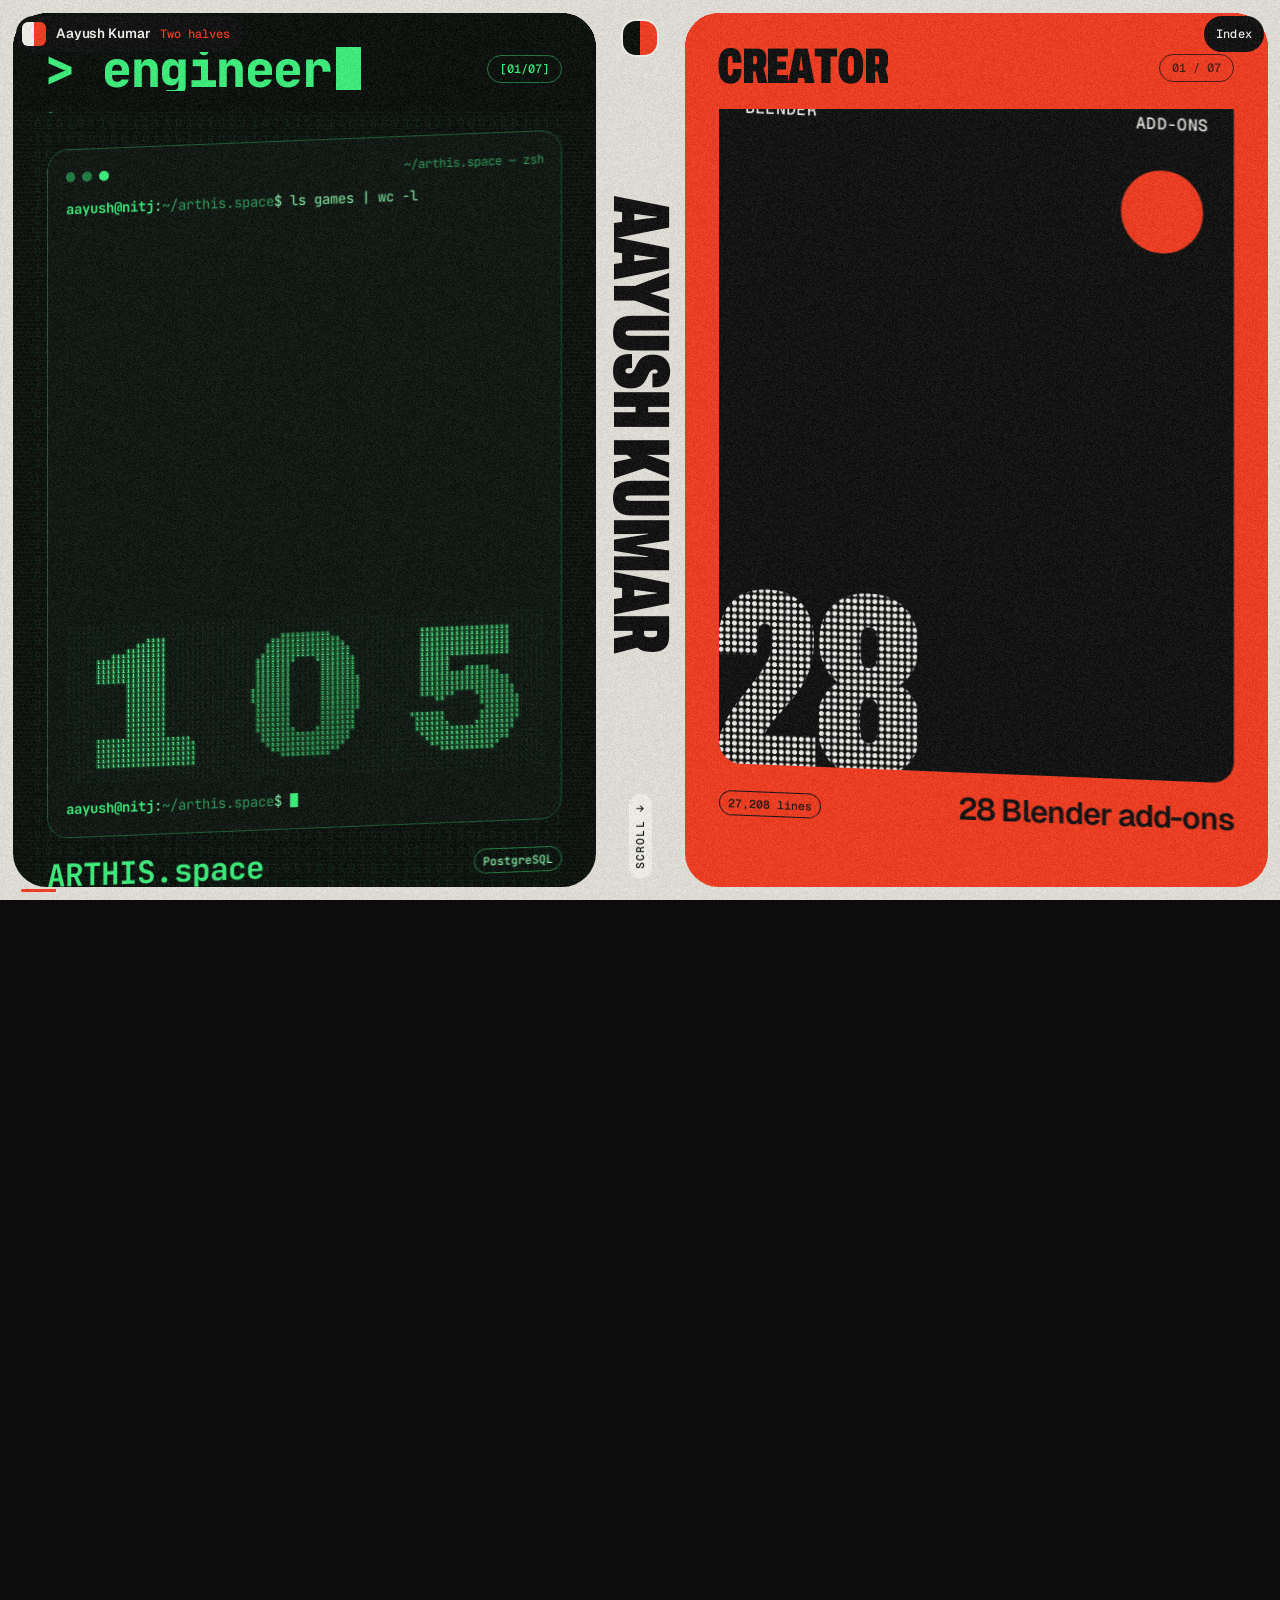
==== commit dfdfe689: "Socials as postage stamps in the last room - Four stamps on the wall beside the big letter: Sketchfa" ====
--- a/index.html
+++ b/index.html
@@ -220,7 +220,7 @@
       <p class="kick">Jaipur, India · NIT Jaipur, B.Tech ECE ’26</p>
       <h1>Aayush Kumar</h1>
       <p class="cx-lede">Game developer, AI &amp; backend engineer, and 3D animator. Most of what I make is a system that makes other things easier to make: a hex terrain generator so level design stops being manual, a lip-sync add-on so animation stops being frame-by-frame, an agent layer so a game can start from a sentence.</p>
-      <p class="cx-links"><a href="mailto:aayushkumarofficial21@gmail.com">aayushkumarofficial21@gmail.com</a> · <a href="https://github.com/itsAayush2004" target="_blank" rel="noopener">GitHub</a> · <a href="https://www.youtube.com/@AKverseOfficial" target="_blank" rel="noopener">YouTube</a> · <button class="linkish" type="button" data-room>Back to the 3D room</button></p>
+      <p class="cx-links"><a href="mailto:aayushkumarofficial21@gmail.com">aayushkumarofficial21@gmail.com</a> · <a href="https://github.com/itsAayush2004" target="_blank" rel="noopener">GitHub</a> · <a href="https://www.linkedin.com/in/aayush-kumar-872ab1323/" target="_blank" rel="noopener">LinkedIn</a> · <a href="https://www.artstation.com/akverse" target="_blank" rel="noopener">ArtStation</a> · <a href="https://sketchfab.com/akverse_official" target="_blank" rel="noopener">Sketchfab</a> · <a href="https://www.youtube.com/@AKverseOfficial" target="_blank" rel="noopener">YouTube</a> · <button class="linkish" type="button" data-room>Back to the 3D room</button></p>
     </div>
   </header>
 
@@ -244,10 +244,10 @@
     <ul>
       <li>Host a room and invite friends with a 4-digit code</li>
       <li>Each room is a folder holding a GLB build, a thumbnail and a room.json; the city lays itself out from them</li>
-      <li><b>arthis-land-relay</b>: the multiplayer backend. TCP and WebSocket on one port, handshake and framing written from scratch, Python standard library only, Docker-ready</li>
+      <li><b>arthisland-relay</b>: the multiplayer backend. TCP and WebSocket on one port, handshake and framing written from scratch, Python standard library only, Docker-ready</li>
       <li><b>Arthis Land Maker docs</b>: an 11-chapter design spec for a Unity editor tool that generates islands, lays out rooms and places furniture</li>
     </ul>
-    <p class="st-go"><a class="btn btn-solid" href="https://arthis.space" target="_blank" rel="noopener">Open arthis.space ↗</a><a class="btn" href="https://arthis.land" target="_blank" rel="noopener">Open arthis.land ↗</a><a class="btn" href="https://github.com/itsAayush2004/arthis-land-relay" target="_blank" rel="noopener">Relay source</a><a class="btn" href="https://itsaayush2004.github.io/arthis-land-maker-docs/" target="_blank" rel="noopener">Maker docs ↗</a></p>
+    <p class="st-go"><a class="btn btn-solid" href="https://arthis.space" target="_blank" rel="noopener">Open arthis.space ↗</a><a class="btn" href="https://arthis.land" target="_blank" rel="noopener">Open arthis.land ↗</a><a class="btn" href="https://github.com/itsAayush2004/arthisland-relay" target="_blank" rel="noopener">Relay source</a><a class="btn" href="https://itsaayush2004.github.io/arthis-land-maker-docs/" target="_blank" rel="noopener">Maker docs ↗</a></p>
   </article>
 
   <article class="st" id="st-blender" data-id="blender" data-side="cre" data-title="Blender Add-on Suite"
@@ -344,9 +344,9 @@
       <li><b>3D asset viewer</b>: a Three.js viewer for ARTHIS furniture and props, with info panels and a download page</li>
       <li><b>Daily Rest Flow</b>: a Pomodoro timer with focus, streak and task stats, packaged for Windows with Electron</li>
       <li><b>Travel Atlas</b>: a Three.js globe with a parchment texture charting 30+ places I've been and the ones I still dream of</li>
-      <li><b>Earlier portfolios</b>: the <a href="classic.html">walk-through gallery</a> and <a href="https://itsaayush2004.github.io/portfolio-board/" target="_blank" rel="noopener">the corkboard</a>, now merged into this room</li>
-    </ul>
-    <p class="st-go"><a class="btn btn-solid" href="https://github.com/itsAayush2004/cv-forge" target="_blank" rel="noopener">CV Forge source</a><a class="btn" href="https://itsaayush2004.github.io/TravelDiary/" target="_blank" rel="noopener">Travel Atlas ↗</a><a class="btn" href="https://github.com/itsAayush2004" target="_blank" rel="noopener">Every repo ↗</a></p>
+      <li><b>Earlier portfolios</b>: the <a href="classic.html">walk-through gallery</a> and <a href="https://itsaayush2004.github.io/Board-repo/" target="_blank" rel="noopener">the corkboard</a>, now merged into this room</li>
+    </ul>
+    <p class="st-go"><a class="btn btn-solid" href="https://github.com/itsAayush2004/Cv-maker" target="_blank" rel="noopener">CV Forge source</a><a class="btn" href="https://itsaayush2004.github.io/TravelDiary/" target="_blank" rel="noopener">Travel Atlas ↗</a><a class="btn" href="https://github.com/itsAayush2004" target="_blank" rel="noopener">Every repo ↗</a></p>
   </article>
 
   <article class="st" id="st-trophies" data-id="trophies" data-side="both" data-title="Trophy Shelf"
@@ -389,9 +389,15 @@
     data-blurb="Open to game, graphics and AI roles from 2026."
     data-chips="Roles from 2026|Collabs|Jaipur, India">
     <p class="st-k">The exit · say hi</p>
-    <figure class="st-hero"><img src="art/pieces/09.jpg" alt="The exit room piece: a wooden door, a street lamp, a bench and a red postbox" width="1200" height="900" loading="lazy"></figure>
+    <figure class="st-hero"><img src="art/pieces/09.jpg" alt="The exit room piece: a big envelope on the wall, a letter rising out of it" width="1200" height="900" loading="lazy"></figure>
     <h2>Let’s build something.</h2>
     <p>Game development, graphics and AI engineering roles from 2026, or a collab on the channel.</p>
+<div class="stamps">
+      <a class="stamp s-sf" href="https://sketchfab.com/akverse_official" target="_blank" rel="noopener"><span class="stamp-in"><span class="stamp-top"><span>No. 01 · 3D</span><span>↗</span></span><span class="stamp-mono">SF</span><span class="stamp-bot"><span><b class="stamp-name">Sketchfab</b><span class="stamp-h">@akverse_official</span></span></span></span></a>
+      <a class="stamp s-as" href="https://www.artstation.com/akverse" target="_blank" rel="noopener"><span class="stamp-in"><span class="stamp-top"><span>No. 02 · Art</span><span>↗</span></span><span class="stamp-mono">AS</span><span class="stamp-bot"><span><b class="stamp-name">ArtStation</b><span class="stamp-h">/akverse</span></span></span></span></a>
+      <a class="stamp s-gh" href="https://github.com/itsAayush2004" target="_blank" rel="noopener"><span class="stamp-in"><span class="stamp-top"><span>No. 03 · Code</span><span>↗</span></span><span class="stamp-mono">GH</span><span class="stamp-bot"><span><b class="stamp-name">GitHub</b><span class="stamp-h">@itsAayush2004</span></span></span></span></a>
+      <a class="stamp s-in" href="https://www.linkedin.com/in/aayush-kumar-872ab1323/" target="_blank" rel="noopener"><span class="stamp-in"><span class="stamp-top"><span>No. 04 · Work</span><span>↗</span></span><span class="stamp-mono">IN</span><span class="stamp-bot"><span><b class="stamp-name">LinkedIn</b><span class="stamp-h">/aayush-kumar</span></span></span></span></a>
+    </div>
     <dl class="st-spec mail">
       <div><dt>Roles</dt><dd><span class="mono">aayushkumarofficial21@gmail.com</span> <button class="btn btn-sm" type="button" data-copy="aayushkumarofficial21@gmail.com">Copy</button></dd></div>
       <div><dt>Channel &amp; business</dt><dd><span class="mono">akversebusiness@gmail.com</span> <button class="btn btn-sm" type="button" data-copy="akversebusiness@gmail.com">Copy</button></dd></div>
--- a/style.css
+++ b/style.css
@@ -823,3 +823,40 @@
 body:not(.booting) #gate .g-word{transform:scale(1.08);filter:blur(8px)}
 @media (max-width:760px){ #gate .g-word{font-size:min(26vw,140px);white-space:normal;text-align:center} }
 @media (prefers-reduced-motion:reduce){ #gate,#gate *{transition:none!important;animation:none!important} }
+
+/* ══ ROUND 10 · socials as postage stamps, beside the big letter ══ */
+.stamps{display:grid;grid-template-columns:repeat(auto-fit,minmax(150px,1fr));gap:21px}
+.stamp{--bg:#0C0C0D;--fg:#F3F1EC;--ac:#F23A1D;display:block;position:relative;padding:11px;background:#FFFDF8;color:var(--fg);text-decoration:none;border-radius:4px;
+  -webkit-mask:linear-gradient(#000 0 0) content-box,radial-gradient(circle 5.5px,#0000 96%,#000) -8px -8px/16px 16px round;
+  mask:linear-gradient(#000 0 0) content-box,radial-gradient(circle 5.5px,#0000 96%,#000) -8px -8px/16px 16px round;
+  filter:drop-shadow(0 8px 14px rgba(12,12,13,.14));transform:rotate(var(--rot,0deg));transition:transform .26s cubic-bezier(.2,.8,.2,1)}
+.stamp:hover,.stamp:focus-visible{transform:rotate(0deg) translateY(-6px) scale(1.03)}
+.stamp-in{display:flex;flex-direction:column;justify-content:space-between;gap:8px;aspect-ratio:5/6.2;padding:16px;background:var(--bg);border-radius:2px;overflow:hidden}
+.stamp-top,.stamp-bot{display:flex;justify-content:space-between;align-items:baseline;gap:8px;font:500 11px/1.2 var(--f-code);text-transform:uppercase;letter-spacing:.04em}
+.stamp-mono{font-family:var(--f-poster,Archivo),sans-serif;font-stretch:62%;font-weight:900;font-size:clamp(56px,6.4vw,96px);line-height:.78;letter-spacing:-.03em;color:var(--ac);text-transform:uppercase}
+.stamp-name{display:block;font-family:var(--f-poster,Archivo),sans-serif;font-stretch:62%;font-weight:900;font-size:26px;line-height:.9;text-transform:uppercase}
+.stamp-h{display:block;opacity:.7;margin-top:4px;text-transform:none}
+.s-sf .stamp-in{box-shadow:inset 0 0 0 2px #1CAAD9}
+.s-sf{--bg:#FFFFFF;--fg:#1E2B33;--ac:#1CAAD9;--rot:-3deg}
+.s-as{--bg:#171717;--fg:#FFFFFF;--ac:#13AFF0;--rot:2deg}
+.s-gh{--bg:#24292F;--fg:#FFFFFF;--ac:#FFFFFF;--rot:-1.5deg}
+.s-in{--bg:#0A66C2;--fg:#FFFFFF;--ac:#FFFFFF;--rot:2.5deg}
+.stamps{margin:var(--s3) 0 var(--s4)}
+.stamp:focus-visible{outline:none;filter:drop-shadow(0 0 0 2px var(--red)) drop-shadow(0 8px 14px rgba(12,12,13,.14))}
+@media (max-width:760px){ .stamps{grid-template-columns:repeat(2,minmax(0,1fr));gap:var(--s2)} .stamp-mono{font-size:min(22vw,96px)} }
+.obj-act .btn-soc{gap:7px}
+.obj-act .btn-soc i{width:9px;height:9px;border-radius:3px;background:var(--c);box-shadow:inset 0 0 0 1px rgba(12,12,13,.25);flex:none}
+body.stack .obj .obj-act.soc{grid-template-columns:repeat(4,minmax(0,1fr))}
+body.stack .obj .obj-act.soc .btn-soc{font-size:12px;padding:0 6px;gap:5px}
+body.stack .obj .obj-act.soc .btn-solid{grid-column:1 / -1}
+.stamp-name,.stamp-h{overflow:hidden;text-overflow:ellipsis;white-space:nowrap}
+.stamp-bot > span{min-width:0;max-width:100%}
+.obj .obj-act .btn-soc{padding:0 14px}
+@media (max-width:760px){
+  .stamp-in{padding:12px}
+  .stamp-name{font-size:20px}
+  .stamp-h{font-size:10px}
+  .stamp-top{font-size:10px}
+  body.stack .obj .obj-act.soc .btn-soc{font-size:11px;padding:0 4px;gap:4px}
+  body.stack .obj .obj-act.soc .btn-soc i{width:7px;height:7px}
+}
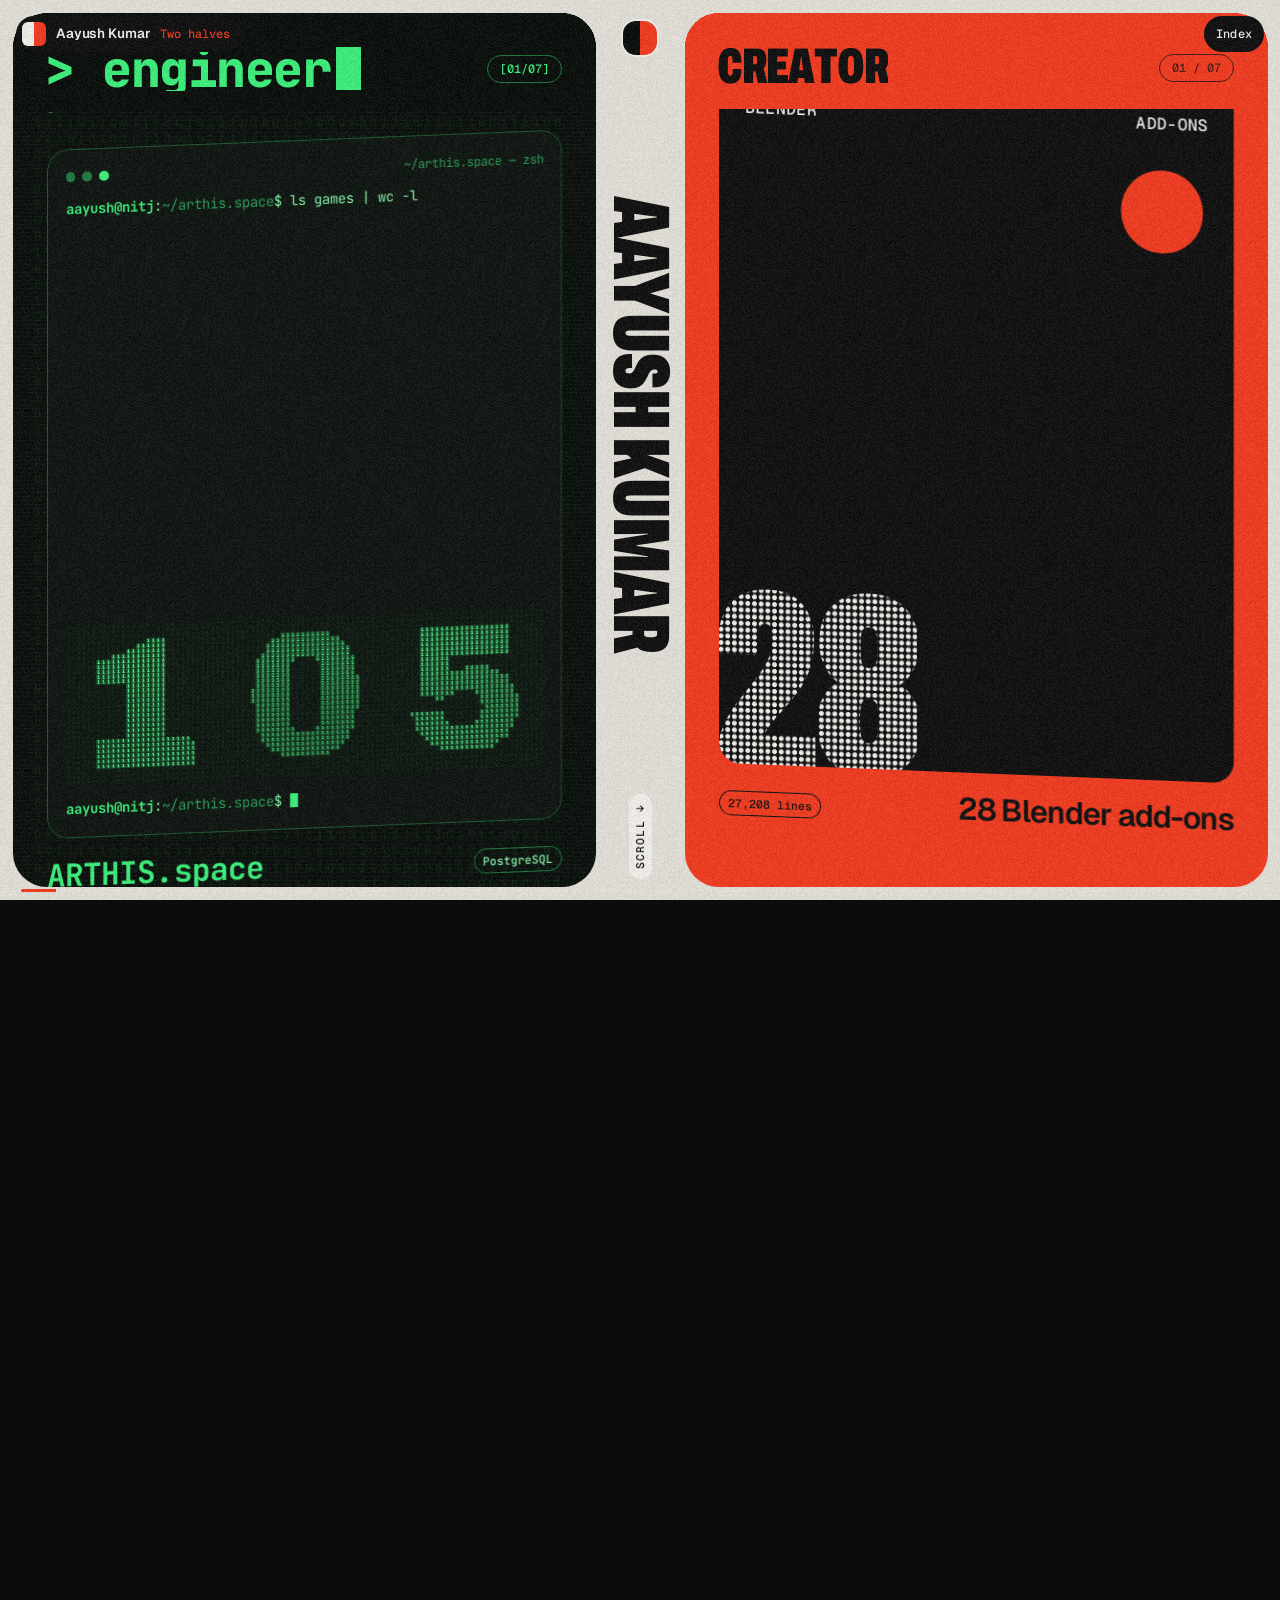
==== commit 7fa88922: "Merge remote-tracking branch 'origin/main' into claude/sweet-thompson-2ida8c" ====
--- a/index.html
+++ b/index.html
@@ -244,10 +244,10 @@
     <ul>
       <li>Host a room and invite friends with a 4-digit code</li>
       <li>Each room is a folder holding a GLB build, a thumbnail and a room.json; the city lays itself out from them</li>
-      <li><b>arthisland-relay</b>: the multiplayer backend. TCP and WebSocket on one port, handshake and framing written from scratch, Python standard library only, Docker-ready</li>
+      <li><b>arthis-land-relay</b>: the multiplayer backend. TCP and WebSocket on one port, handshake and framing written from scratch, Python standard library only, Docker-ready</li>
       <li><b>Arthis Land Maker docs</b>: an 11-chapter design spec for a Unity editor tool that generates islands, lays out rooms and places furniture</li>
     </ul>
-    <p class="st-go"><a class="btn btn-solid" href="https://arthis.space" target="_blank" rel="noopener">Open arthis.space ↗</a><a class="btn" href="https://arthis.land" target="_blank" rel="noopener">Open arthis.land ↗</a><a class="btn" href="https://github.com/itsAayush2004/arthisland-relay" target="_blank" rel="noopener">Relay source</a><a class="btn" href="https://itsaayush2004.github.io/arthis-land-maker-docs/" target="_blank" rel="noopener">Maker docs ↗</a></p>
+    <p class="st-go"><a class="btn btn-solid" href="https://arthis.space" target="_blank" rel="noopener">Open arthis.space ↗</a><a class="btn" href="https://arthis.land" target="_blank" rel="noopener">Open arthis.land ↗</a><a class="btn" href="https://github.com/itsAayush2004/arthis-land-relay" target="_blank" rel="noopener">Relay source</a><a class="btn" href="https://itsaayush2004.github.io/arthis-land-maker-docs/" target="_blank" rel="noopener">Maker docs ↗</a></p>
   </article>
 
   <article class="st" id="st-blender" data-id="blender" data-side="cre" data-title="Blender Add-on Suite"
@@ -344,9 +344,9 @@
       <li><b>3D asset viewer</b>: a Three.js viewer for ARTHIS furniture and props, with info panels and a download page</li>
       <li><b>Daily Rest Flow</b>: a Pomodoro timer with focus, streak and task stats, packaged for Windows with Electron</li>
       <li><b>Travel Atlas</b>: a Three.js globe with a parchment texture charting 30+ places I've been and the ones I still dream of</li>
-      <li><b>Earlier portfolios</b>: the <a href="classic.html">walk-through gallery</a> and <a href="https://itsaayush2004.github.io/Board-repo/" target="_blank" rel="noopener">the corkboard</a>, now merged into this room</li>
-    </ul>
-    <p class="st-go"><a class="btn btn-solid" href="https://github.com/itsAayush2004/Cv-maker" target="_blank" rel="noopener">CV Forge source</a><a class="btn" href="https://itsaayush2004.github.io/TravelDiary/" target="_blank" rel="noopener">Travel Atlas ↗</a><a class="btn" href="https://github.com/itsAayush2004" target="_blank" rel="noopener">Every repo ↗</a></p>
+      <li><b>Earlier portfolios</b>: the <a href="classic.html">walk-through gallery</a> and <a href="https://itsaayush2004.github.io/portfolio-board/" target="_blank" rel="noopener">the corkboard</a>, now merged into this room</li>
+    </ul>
+    <p class="st-go"><a class="btn btn-solid" href="https://github.com/itsAayush2004/cv-forge" target="_blank" rel="noopener">CV Forge source</a><a class="btn" href="https://itsaayush2004.github.io/TravelDiary/" target="_blank" rel="noopener">Travel Atlas ↗</a><a class="btn" href="https://github.com/itsAayush2004" target="_blank" rel="noopener">Every repo ↗</a></p>
   </article>
 
   <article class="st" id="st-trophies" data-id="trophies" data-side="both" data-title="Trophy Shelf"
